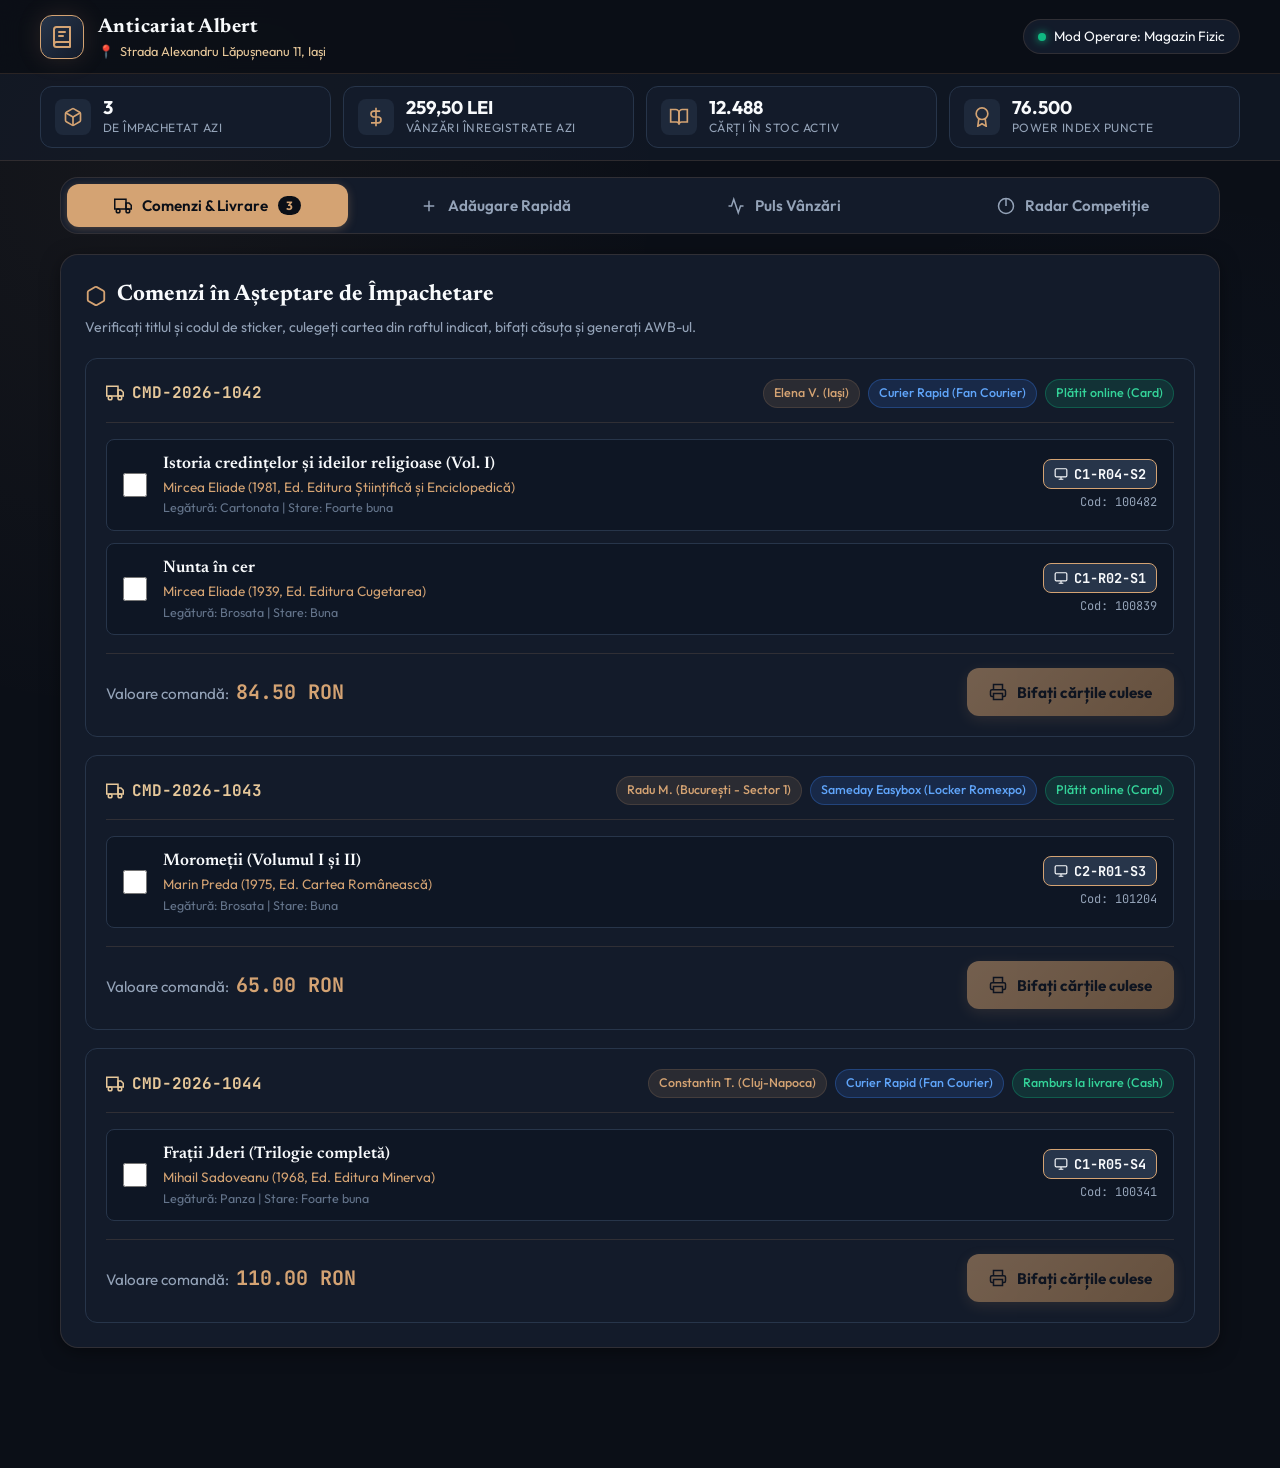
==== portal/index.html @ 3cf6405d "feat: create operational portal web interface for Anticariat Albert with order packing and book inge" ====
<!DOCTYPE html>
<html lang="ro">
<head>
  <meta charset="UTF-8">
  <meta name="viewport" content="width=device-width, initial-scale=1.0, maximum-scale=1.0, user-scalable=no">
  <title>Portal Operativ - Anticariat Albert Iași</title>
  <meta name="description" content="Panou de control operativ zilnic pentru împachetare comenzi, curierat și adăugare cărți noi la raft - Anticariat Albert Iași.">

  <!-- Google Fonts: Editorial Serif + Modern UI Sans + Monospace -->
  <link rel="preconnect" href="https://fonts.googleapis.com">
  <link rel="preconnect" href="https://fonts.gstatic.com" crossorigin>
  <link href="https://fonts.googleapis.com/css2?family=JetBrains+Mono:wght@500;700;800&family=Newsreader:ital,opsz,wght@0,6..72,500;0,6..72,700;1,6..72,500&family=Outfit:wght@400;500;600;700;800&display=swap" rel="stylesheet">

  <link rel="stylesheet" href="css/portal.css">
</head>
<body>

  <!-- Top Operator Header -->
  <header class="top-header">
    <div class="header-container">
      <div class="brand-wrapper">
        <div class="brand-logo-badge" title="Anticariat Albert">
          <svg width="24" height="24" viewBox="0 0 24 24" fill="none" stroke="currentColor" stroke-width="2" stroke-linecap="round" stroke-linejoin="round">
            <path d="M4 19.5A2.5 2.5 0 0 1 6.5 17H20"></path>
            <path d="M6.5 2H20v20H6.5A2.5 2.5 0 0 1 4 19.5v-15A2.5 2.5 0 0 1 6.5 2z"></path>
            <line x1="9" y1="7" x2="15" y2="7"></line>
            <line x1="9" y1="11" x2="13" y2="11"></line>
          </svg>
        </div>
        <div class="brand-info">
          <h1>Anticariat Albert</h1>
          <div class="shop-subline">
            <span class="location-pin">📍</span>
            <span>Strada Alexandru Lăpușneanu 11, Iași</span>
          </div>
        </div>
      </div>

      <div class="header-actions">
        <div class="operator-badge">
          <span class="status-dot"></span>
          <span>Mod Operare: Magazin Fizic</span>
        </div>
      </div>
    </div>
  </header>

  <!-- Quick Metrics Bar -->
  <section class="metrics-strip">
    <div class="metrics-container">
      <div class="metric-pill">
        <div class="metric-icon-box">
          <svg width="20" height="20" viewBox="0 0 24 24" fill="none" stroke="currentColor" stroke-width="2">
            <path d="M21 16V8a2 2 0 0 0-1-1.73l-7-4a2 2 0 0 0-2 0l-7 4A2 2 0 0 0 3 8v8a2 2 0 0 0 1 1.73l7 4a2 2 0 0 0 2 0l7-4A2 2 0 0 0 21 16z"></path>
            <polyline points="3.27 6.96 12 12.01 20.73 6.96"></polyline>
            <line x1="12" y1="22.08" x2="12" y2="12"></line>
          </svg>
        </div>
        <div class="metric-data">
          <div class="metric-value" id="metricOrdersToday">3</div>
          <div class="metric-label">De Împachetat Azi</div>
        </div>
      </div>

      <div class="metric-pill">
        <div class="metric-icon-box">
          <svg width="20" height="20" viewBox="0 0 24 24" fill="none" stroke="currentColor" stroke-width="2">
            <line x1="12" y1="1" x2="12" y2="23"></line>
            <path d="M17 5H9.5a3.5 3.5 0 0 0 0 7h5a3.5 3.5 0 0 1 0 7H6"></path>
          </svg>
        </div>
        <div class="metric-data">
          <div class="metric-value">259,50 LEI</div>
          <div class="metric-label">Vânzări Înregistrate Azi</div>
        </div>
      </div>

      <div class="metric-pill">
        <div class="metric-icon-box">
          <svg width="20" height="20" viewBox="0 0 24 24" fill="none" stroke="currentColor" stroke-width="2">
            <path d="M2 3h6a4 4 0 0 1 4 4v14a3 3 0 0 0-3-3H2z"></path>
            <path d="M22 3h-6a4 4 0 0 0-4 4v14a3 3 0 0 1 3-3h7z"></path>
          </svg>
        </div>
        <div class="metric-data">
          <div class="metric-value">12.488</div>
          <div class="metric-label">Cărți în Stoc Activ</div>
        </div>
      </div>

      <div class="metric-pill">
        <div class="metric-icon-box">
          <svg width="20" height="20" viewBox="0 0 24 24" fill="none" stroke="currentColor" stroke-width="2">
            <circle cx="12" cy="8" r="7"></circle>
            <polyline points="8.21 13.89 7 23 12 20 17 23 15.79 13.88"></polyline>
          </svg>
        </div>
        <div class="metric-data">
          <div class="metric-value" id="albertPowerScore">76.500</div>
          <div class="metric-label">Power Index Puncte</div>
        </div>
      </div>
    </div>
  </section>

  <!-- Navigation View Switcher -->
  <nav class="nav-section">
    <div class="nav-tabs">
      <button class="nav-tab-btn active" data-tab="tabOrders">
        <svg width="18" height="18" viewBox="0 0 24 24" fill="none" stroke="currentColor" stroke-width="2">
          <rect x="1" y="3" width="15" height="13"></rect>
          <polygon points="16 8 20 8 23 11 23 16 16 16 16 8"></polygon>
          <circle cx="5.5" cy="18.5" r="2.5"></circle>
          <circle cx="18.5" cy="18.5" r="2.5"></circle>
        </svg>
        <span>Comenzi & Livrare</span>
        <span class="tab-badge" id="badgeOrdersPending">3</span>
      </button>

      <button class="nav-tab-btn" data-tab="tabIngestion">
        <svg width="18" height="18" viewBox="0 0 24 24" fill="none" stroke="currentColor" stroke-width="2">
          <line x1="12" y1="5" x2="12" y2="19"></line>
          <line x1="5" y1="12" x2="19" y2="12"></line>
        </svg>
        <span>Adăugare Rapidă</span>
      </button>

      <button class="nav-tab-btn" data-tab="tabPulse">
        <svg width="18" height="18" viewBox="0 0 24 24" fill="none" stroke="currentColor" stroke-width="2">
          <polyline points="22 12 18 12 15 21 9 3 6 12 2 12"></polyline>
        </svg>
        <span>Puls Vânzări</span>
      </button>

      <button class="nav-tab-btn" data-tab="tabRadar">
        <svg width="18" height="18" viewBox="0 0 24 24" fill="none" stroke="currentColor" stroke-width="2">
          <circle cx="12" cy="12" r="10"></circle>
          <line x1="12" y1="2" x2="12" y2="12"></line>
        </svg>
        <span>Radar Competiție</span>
      </button>
    </div>
  </nav>

  <!-- Main Content Container -->
  <main class="main-content">

    <!-- 1. Orders and Packing Pane -->
    <section id="tabOrders" class="tab-pane active">
      <div class="portal-card">
        <div class="card-header-bar">
          <div class="card-title-group">
            <h2>
              <svg width="22" height="22" viewBox="0 0 24 24" fill="none" stroke="var(--accent-gold)" stroke-width="2">
                <path d="M21 16V8a2 2 0 0 0-1-1.73l-7-4a2 2 0 0 0-2 0l-7 4A2 2 0 0 0 3 8v8a2 2 0 0 0 1 1.73l7 4a2 2 0 0 0 2 0l7-4A2 2 0 0 0 21 16z"></path>
              </svg>
              Comenzi în Așteptare de Împachetare
            </h2>
            <p>Verificați titlul și codul de sticker, culegeți cartea din raftul indicat, bifați căsuța și generați AWB-ul.</p>
          </div>
        </div>

        <div id="ordersList" class="orders-container">
          <!-- Populated dynamically by JavaScript -->
        </div>
      </div>
    </section>

    <!-- 2. Fast Book Ingestion Pane (<30s) -->
    <section id="tabIngestion" class="tab-pane">
      <div class="portal-card">
        <div class="card-header-bar">
          <div class="card-title-group">
            <h2>
              <svg width="22" height="22" viewBox="0 0 24 24" fill="none" stroke="var(--accent-gold)" stroke-width="2">
                <path d="M4 19.5A2.5 2.5 0 0 1 6.5 17H20"></path>
                <path d="M6.5 2H20v20H6.5A2.5 2.5 0 0 1 4 19.5v-15A2.5 2.5 0 0 1 6.5 2z"></path>
              </svg>
              Recepție & Adăugare Rapidă Carte (<30 Secunde)
            </h2>
            <p>Tastează primele litere din titlu sau autor pentru autocompletare imediată din baza de date.</p>
          </div>

          <div style="font-size: 0.85rem; color: var(--text-muted);">
            Cărți adăugate în această sesiune: <strong id="ingestedCounter" style="color: var(--accent-gold); font-size: 1.1rem;">0</strong>
          </div>
        </div>

        <!-- Shelf Lock Sticky Banner -->
        <div class="shelf-lock-banner">
          <div class="shelf-lock-info">
            <svg width="24" height="24" viewBox="0 0 24 24" fill="none" stroke="currentColor" stroke-width="2">
              <rect x="3" y="3" width="18" height="18" rx="2" ry="2"></rect>
              <line x1="3" y1="9" x2="21" y2="9"></line>
              <line x1="9" y1="21" x2="9" y2="9"></line>
            </svg>
            <div>
              <div style="font-size: 0.8rem; color: #93c5fd; text-transform: uppercase; font-weight: 700;">Raft Activ Blocat</div>
              <div style="font-size: 0.88rem;">Toate cărțile scanate vor primi automat această coordonată:</div>
            </div>
          </div>
          <div style="display: flex; align-items: center; gap: 10px;">
            <span class="shelf-current-tag" id="shelfLockTag">C1-R04-S2</span>
            <button class="btn-secondary" id="btnChangeShelf" style="padding: 6px 12px; font-size: 0.82rem;">
              Schimbă Raftul
            </button>
          </div>
        </div>

        <form id="bookIngestForm" onsubmit="return false;">
          <div class="ingest-grid">
            <!-- Left Column: Bibliographic Details -->
            <div>
              <div class="form-group" id="titleFormGroup">
                <label for="inputBookTitle">Titlu Carte (Căutare / Autocompletare)</label>
                <input 
                  type="text" 
                  id="inputBookTitle" 
                  class="input-box" 
                  placeholder="Ex: Istoria credintelor sau Morometii..." 
                  autocomplete="off"
                />
                <div id="autocompleteList" class="autocomplete-dropdown"></div>
              </div>

              <div class="form-group">
                <label for="inputBookAuthor">Autor / Autori</label>
                <input type="text" id="inputBookAuthor" class="input-box" placeholder="Ex: Mircea Eliade" />
              </div>

              <div style="display: grid; grid-template-columns: 2fr 1fr; gap: 12px;">
                <div class="form-group">
                  <label for="inputBookPublisher">Editură</label>
                  <input type="text" id="inputBookPublisher" class="input-box" placeholder="Ex: Minerva" />
                </div>
                <div class="form-group">
                  <label for="inputBookYear">An Apariție</label>
                  <input type="number" id="inputBookYear" class="input-box" placeholder="Ex: 1978" />
                </div>
              </div>

              <div style="display: grid; grid-template-columns: 1fr 1fr; gap: 12px;">
                <div class="form-group">
                  <label for="selectBookBinding">Tip Legătură</label>
                  <select id="selectBookBinding" class="input-box">
                    <option value="Cartonata">Cartonată (Copertă tare)</option>
                    <option value="Brosata" selected>Broșată (Copertă flexibilă)</option>
                    <option value="Panza">Pânză</option>
                    <option value="Piele">Piele</option>
                    <option value="Necunoscut">Necunoscut</option>
                  </select>
                </div>
                <div class="form-group">
                  <label for="inputBookPages">Număr Pagini</label>
                  <input type="number" id="inputBookPages" class="input-box" placeholder="Ex: 340" />
                </div>
              </div>
            </div>

            <!-- Right Column: Condition, Price, Photo -->
            <div>
              <div class="form-group">
                <label>Stare Fizică Exemplar</label>
                <div class="chips-selector" id="conditionChips">
                  <span class="chip-option" data-value="Foarte buna">Foarte bună</span>
                  <span class="chip-option selected" data-value="Buna">Bună</span>
                  <span class="chip-option" data-value="Acceptabila">Acceptabilă</span>
                  <span class="chip-option" data-value="Anticariat / Uzata">Anticariat / Uzată</span>
                </div>
              </div>

              <div class="form-group">
                <label>Defecte / Mențiuni (Selectați dacă există)</label>
                <div class="chips-selector" id="flawChips">
                  <span class="chip-option" data-value="Fără supracopertă">Fără supracopertă</span>
                  <span class="chip-option" data-value="Sublinieri creion">Sublinieri creion</span>
                  <span class="chip-option" data-value="Ușoară pată">Ușoară pată</span>
                  <span class="chip-option" data-value="Cotot uzat">Cotot uzat</span>
                  <span class="chip-option" data-value="Pagini îngălbenite">Pagini îngălbenite</span>
                  <span class="chip-option" data-value="Ștampilă fost proprietar">Ștampilă fost proprietar</span>
                </div>
              </div>

              <div class="form-group">
                <label for="inputBookPrice">Preț de Vânzare (RON)</label>
                <input 
                  type="number" 
                  step="0.5" 
                  id="inputBookPrice" 
                  class="input-box" 
                  placeholder="Ex: 35.00" 
                  style="font-family: var(--font-mono); font-size: 1.25rem; font-weight: 700; color: var(--accent-gold);"
                />
              </div>

              <div class="form-group">
                <label>Fotografie Copertă (Cameră / Fișier)</label>
                <div style="display: flex; gap: 12px; align-items: center;">
                  <label class="btn-secondary" style="cursor: pointer;">
                    <svg width="18" height="18" viewBox="0 0 24 24" fill="none" stroke="currentColor" stroke-width="2">
                      <path d="M23 19a2 2 0 0 1-2 2H3a2 2 0 0 1-2-2V8a2 2 0 0 1 2-2h4l2-3h6l2 3h4a2 2 0 0 1 2 2z"></path>
                      <circle cx="12" cy="13" r="4"></circle>
                    </svg>
                    Fă Poză cu Telefonul
                    <input type="file" id="photoInput" accept="image/*" capture="environment" style="display: none;" />
                  </label>
                  <img id="photoPreview" alt="Previzualizare" style="width: 50px; height: 50px; object-fit: cover; border-radius: 6px; display: none; border: 1px solid var(--accent-gold);" />
                </div>
              </div>

              <div style="margin-top: 24px;">
                <button type="button" class="btn-primary" id="btnSaveBook" style="width: 100%; justify-content: center; font-size: 1.05rem;">
                  <svg width="20" height="20" viewBox="0 0 24 24" fill="none" stroke="currentColor" stroke-width="2">
                    <polyline points="6 9 6 2 18 2 18 9"></polyline>
                    <path d="M6 18H4a2 2 0 0 1-2-2v-5a2 2 0 0 1 2-2h16a2 2 0 0 1 2 2v5a2 2 0 0 1-2 2h-2"></path>
                    <rect x="6" y="14" width="12" height="8"></rect>
                  </svg>
                  Salvează & Tipărește Sticker Raft
                </button>
              </div>
            </div>
          </div>
        </form>
      </div>
    </section>

    <!-- 3. Sales Pulse Pane -->
    <section id="tabPulse" class="tab-pane">
      <div class="portal-card">
        <div class="card-header-bar">
          <div class="card-title-group">
            <h2>
              <svg width="22" height="22" viewBox="0 0 24 24" fill="none" stroke="var(--accent-gold)" stroke-width="2">
                <polyline points="22 12 18 12 15 21 9 3 6 12 2 12"></polyline>
              </svg>
              Puls Vânzări & Activitate Reală
            </h2>
            <p>Performanță financiară calculată pe baza comenzilor reale din magazin și online.</p>
          </div>
        </div>

        <div style="display: grid; grid-template-columns: repeat(auto-fit, minmax(260px, 1fr)); gap: 16px; margin-bottom: 24px;">
          <div style="background: var(--bg-input); padding: 18px; border-radius: var(--radius-md); border: 1px solid var(--border-solid);">
            <div style="font-size: 0.8rem; color: var(--text-muted); text-transform: uppercase;">Încasări Luna Curentă</div>
            <div style="font-family: var(--font-mono); font-size: 1.8rem; font-weight: 800; color: #f8fafc; margin: 6px 0;">3.140,00 RON</div>
            <div style="font-size: 0.82rem; color: var(--status-green);">42 comenzi finalizate</div>
          </div>

          <div style="background: var(--bg-input); padding: 18px; border-radius: var(--radius-md); border: 1px solid var(--border-solid);">
            <div style="font-size: 0.8rem; color: var(--text-muted); text-transform: uppercase;">Valoare Medie Comandă (AOV)</div>
            <div style="font-family: var(--font-mono); font-size: 1.8rem; font-weight: 800; color: var(--accent-gold); margin: 6px 0;">74,76 RON</div>
            <div style="font-size: 0.82rem; color: var(--text-dim);">Media tipică: 2-3 cărți / colet</div>
          </div>

          <div style="background: var(--bg-input); padding: 18px; border-radius: var(--radius-md); border: 1px solid var(--border-solid);">
            <div style="font-size: 0.8rem; color: var(--text-muted); text-transform: uppercase;">Stoc Total Activ</div>
            <div style="font-family: var(--font-mono); font-size: 1.8rem; font-weight: 800; color: #60a5fa; margin: 6px 0;">12.488 cărți</div>
            <div style="font-size: 0.82rem; color: var(--text-dim);">Preț mediu stoc: 19,71 RON</div>
          </div>
        </div>

        <div style="background: #172033; padding: 18px; border-radius: var(--radius-md); border-left: 4px solid var(--accent-gold);">
          <h4 style="font-family: var(--font-serif); font-size: 1.1rem; color: var(--accent-gold-light); margin-bottom: 6px;">
            Notă privind noul magazin Shopify
          </h4>
          <p style="font-size: 0.88rem; color: var(--text-muted); line-height: 1.5;">
            Odată finalizată migrarea catalogului pe Shopify cu imagini HD pe fundal alb curat și filtre inteligente de căutare, estimarea de creștere a volumului lunar este de la 20-70 comenzi/lună către 150-250 comenzi/lună, beneficiind de istoricul solid de 15 ani al brandului Anticariat Albert în Iași.
          </p>
        </div>
      </div>
    </section>

    <!-- 4. Competitor Radar & Approval Cards Pane -->
    <section id="tabRadar" class="tab-pane">
      <div class="portal-card">
        <!-- Power Index Hero -->
        <div class="power-index-hero">
          <div class="gauge-data">
            <h3>Anticariat Power Index (Clasament Național)</h3>
            <div class="score-big" id="powerHeroScore">76.500 <span style="font-size: 1.2rem; color: var(--accent-gold);">puncte</span></div>
            <p style="font-size: 0.88rem; color: var(--accent-gold-light);">
              Obiectiv Etapa 1 (Lansare Shopify): 150.000 puncte
            </p>
            <div class="progress-track">
              <div class="progress-fill" id="powerProgressFill"></div>
            </div>
          </div>

          <div style="max-width: 380px; font-size: 0.85rem; color: var(--text-muted); background: rgba(0,0,0,0.3); padding: 14px; border-radius: 8px;">
            <strong style="color: var(--text-main);">Cum se calculează punctajul:</strong><br>
            • 40% Volum catalog (+5 puncte la fiecare carte adăugată la raft)<br>
            • 40% Trafic web & comenzi online<br>
            • 15% Indexare Google & cuvinte cheie căutate<br>
            • 5% Recenzii Google Maps în Iași (Lăpușneanu)
          </div>
        </div>

        <!-- Leaderboard Table -->
        <div class="card-header-bar" style="margin-top: 24px;">
          <div class="card-title-group">
            <h2>
              <svg width="22" height="22" viewBox="0 0 24 24" fill="none" stroke="var(--accent-gold)" stroke-width="2">
                <circle cx="12" cy="8" r="7"></circle>
                <polyline points="8.21 13.89 7 23 12 20 17 23 15.79 13.88"></polyline>
              </svg>
              Topul Anticariatelor din România (16 Domenii Monitorizate)
            </h2>
            <p>Comparație directă de performanță extrasă conform datelor de trafic și volum de cărți.</p>
          </div>
        </div>

        <div style="overflow-x: auto;">
          <table class="leaderboard-table">
            <thead>
              <tr>
                <th>Loc</th>
                <th>Anticariat</th>
                <th>Volum Catalog</th>
                <th>Trafic Lunar</th>
                <th>Punctaj Index</th>
              </tr>
            </thead>
            <tbody id="leaderboardTableBody">
              <!-- Rendered dynamically -->
            </tbody>
          </table>
        </div>

        <!-- Feature Radar Cards -->
        <div class="card-header-bar" style="margin-top: 36px;">
          <div class="card-title-group">
            <h2>
              <svg width="22" height="22" viewBox="0 0 24 24" fill="none" stroke="var(--accent-gold)" stroke-width="2">
                <polygon points="12 2 15.09 8.26 22 9.27 17 14.14 18.18 21.02 12 17.77 5.82 21.02 7 14.14 2 9.27 8.91 8.26 12 2"></polygon>
              </svg>
              Carduri de Decizie Funcționalități (Radar Competiție)
            </h2>
            <p>Funcționalități identificate la concurenți. Apăsați [Vreau pe Shopify: DA] dacă doriți să le activăm pentru magazin.</p>
          </div>
        </div>

        <div class="radar-grid" id="featureRadarGrid">
          <!-- Rendered dynamically -->
        </div>
      </div>
    </section>

  </main>

  <!-- Interactive Modal Dialogue -->
  <div class="modal-overlay" id="modalOverlay">
    <div class="modal-box">
      <div class="modal-header">
        <div id="modalTitle"></div>
        <button class="modal-close-btn" id="modalCloseBtn">&times;</button>
      </div>
      <div id="modalBody"></div>
    </div>
  </div>

  <!-- Toast Notification Container -->
  <div class="toast-container" id="toastContainer"></div>

  <!-- Application Bootstrap -->
  <script type="module" src="js/app.js"></script>
</body>
</html>
---- portal/css/portal.css ----
/* 
 * Anticariat Albert - Executive Operator Portal Stylesheet
 * Custom Vanilla CSS Design System - No Tailwind dependency
 * Optimized for touch devices (tablets and smartphones) in the physical shop
 * No Unicode em dash (U+2014) is used in this stylesheet
 */

:root {
  --bg-main: #0b0f17;
  --bg-card: #131b2a;
  --bg-card-hover: #182337;
  --bg-input: #0e1624;
  --bg-surface: #1e293b;
  
  --border-subtle: rgba(212, 163, 115, 0.15);
  --border-focus: rgba(212, 163, 115, 0.6);
  --border-solid: #27354a;

  --accent-gold: #d4a373;
  --accent-gold-light: #e7c89a;
  --accent-gold-glow: rgba(212, 163, 115, 0.25);
  --accent-cream: #faedcd;

  --status-green: #10b981;
  --status-green-bg: rgba(16, 185, 129, 0.15);
  --status-amber: #f59e0b;
  --status-amber-bg: rgba(245, 158, 11, 0.15);
  --status-blue: #3b82f6;
  --status-blue-bg: rgba(59, 130, 246, 0.15);
  --status-red: #ef4444;

  --text-main: #f8fafc;
  --text-muted: #94a3b8;
  --text-dim: #64748b;
  --text-gold: #e7c89a;

  --font-sans: 'Outfit', -apple-system, BlinkMacSystemFont, 'Segoe UI', Roboto, sans-serif;
  --font-serif: 'Newsreader', Georgia, serif;
  --font-mono: 'JetBrains Mono', monospace;

  --radius-sm: 8px;
  --radius-md: 12px;
  --radius-lg: 18px;
  --radius-full: 9999px;

  --shadow-card: 0 4px 20px -2px rgba(0, 0, 0, 0.5);
  --shadow-glow: 0 0 25px rgba(212, 163, 115, 0.15);
  --transition-fast: all 0.2s cubic-bezier(0.4, 0, 0.2, 1);
}

* {
  box-sizing: border-box;
  margin: 0;
  padding: 0;
  -webkit-tap-highlight-color: transparent;
}

body {
  background-color: var(--bg-main);
  color: var(--text-main);
  font-family: var(--font-sans);
  line-height: 1.5;
  min-height: 100vh;
  display: flex;
  flex-direction: column;
  background-image: 
    radial-gradient(circle at 10% 20%, rgba(212, 163, 115, 0.05) 0%, transparent 40%),
    radial-gradient(circle at 90% 80%, rgba(59, 130, 246, 0.04) 0%, transparent 40%);
  background-attachment: fixed;
}

/* Header & Top Bar */
.top-header {
  background: rgba(11, 15, 23, 0.85);
  backdrop-filter: blur(12px);
  border-bottom: 1px solid var(--border-subtle);
  position: sticky;
  top: 0;
  z-index: 100;
  padding: 12px 20px;
}

.header-container {
  max-width: 1200px;
  margin: 0 auto;
  display: flex;
  justify-content: space-between;
  align-items: center;
  gap: 16px;
}

.brand-wrapper {
  display: flex;
  align-items: center;
  gap: 14px;
}

.brand-logo-badge {
  width: 44px;
  height: 44px;
  border-radius: var(--radius-md);
  background: linear-gradient(135deg, #27354a 0%, #131b2a 100%);
  border: 1px solid var(--accent-gold);
  display: flex;
  align-items: center;
  justify-content: center;
  box-shadow: var(--shadow-glow);
  color: var(--accent-gold);
}

.brand-info h1 {
  font-family: var(--font-serif);
  font-size: 1.25rem;
  font-weight: 700;
  color: var(--text-main);
  letter-spacing: 0.02em;
}

.brand-info .shop-subline {
  font-size: 0.8rem;
  color: var(--accent-gold-light);
  display: flex;
  align-items: center;
  gap: 6px;
}

.shop-subline .location-pin {
  color: var(--status-amber);
}

.header-actions {
  display: flex;
  align-items: center;
  gap: 12px;
}

.operator-badge {
  display: flex;
  align-items: center;
  gap: 8px;
  background: var(--bg-card);
  border: 1px solid var(--border-subtle);
  padding: 6px 14px;
  border-radius: var(--radius-full);
  font-size: 0.85rem;
}

.status-dot {
  width: 8px;
  height: 8px;
  border-radius: 50%;
  background: var(--status-green);
  box-shadow: 0 0 8px var(--status-green);
  animation: pulse-dot 2s infinite ease-in-out;
}

@keyframes pulse-dot {
  0%, 100% { opacity: 1; transform: scale(1); }
  50% { opacity: 0.4; transform: scale(0.9); }
}

/* Quick Metrics Strip */
.metrics-strip {
  background: rgba(19, 27, 42, 0.6);
  border-bottom: 1px solid var(--border-subtle);
  padding: 12px 20px;
}

.metrics-container {
  max-width: 1200px;
  margin: 0 auto;
  display: grid;
  grid-template-columns: repeat(auto-fit, minmax(180px, 1fr));
  gap: 12px;
}

.metric-pill {
  background: var(--bg-card);
  border: 1px solid var(--border-solid);
  border-radius: var(--radius-md);
  padding: 10px 14px;
  display: flex;
  align-items: center;
  gap: 12px;
  transition: var(--transition-fast);
}

.metric-pill:hover {
  border-color: var(--accent-gold);
}

.metric-icon-box {
  width: 36px;
  height: 36px;
  border-radius: var(--radius-sm);
  background: var(--bg-surface);
  display: flex;
  align-items: center;
  justify-content: center;
  color: var(--accent-gold);
  flex-shrink: 0;
}

.metric-data .metric-value {
  font-size: 1.15rem;
  font-weight: 700;
  color: var(--text-main);
  line-height: 1.2;
}

.metric-data .metric-label {
  font-size: 0.75rem;
  color: var(--text-muted);
  text-transform: uppercase;
  letter-spacing: 0.04em;
}

/* Navigation Tabs */
.nav-section {
  max-width: 1200px;
  margin: 16px auto 0;
  padding: 0 20px;
  width: 100%;
}

.nav-tabs {
  display: flex;
  gap: 8px;
  background: var(--bg-card);
  padding: 6px;
  border-radius: var(--radius-lg);
  border: 1px solid var(--border-subtle);
  overflow-x: auto;
  scrollbar-width: none;
}

.nav-tabs::-webkit-scrollbar {
  display: none;
}

.nav-tab-btn {
  flex: 1;
  min-width: 160px;
  padding: 12px 18px;
  border: none;
  background: transparent;
  color: var(--text-muted);
  font-family: var(--font-sans);
  font-size: 0.95rem;
  font-weight: 600;
  border-radius: var(--radius-md);
  cursor: pointer;
  display: flex;
  align-items: center;
  justify-content: center;
  gap: 10px;
  transition: var(--transition-fast);
}

.nav-tab-btn.active {
  background: var(--accent-gold);
  color: #0b0f17;
  box-shadow: 0 2px 10px rgba(212, 163, 115, 0.3);
}

.nav-tab-btn:hover:not(.active) {
  background: var(--bg-card-hover);
  color: var(--text-main);
}

.tab-badge {
  background: rgba(0, 0, 0, 0.25);
  color: inherit;
  font-size: 0.75rem;
  padding: 2px 8px;
  border-radius: var(--radius-full);
  font-weight: 700;
}

.nav-tab-btn.active .tab-badge {
  background: #0b0f17;
  color: var(--accent-gold);
}

/* Main Content Area */
.main-content {
  max-width: 1200px;
  margin: 20px auto;
  padding: 0 20px 80px;
  width: 100%;
  flex: 1;
}

.tab-pane {
  display: none;
  animation: fadeIn 0.3s ease-out;
}

.tab-pane.active {
  display: block;
}

@keyframes fadeIn {
  from { opacity: 0; transform: translateY(6px); }
  to { opacity: 1; transform: translateY(0); }
}

/* Card Styling */
.portal-card {
  background: var(--bg-card);
  border: 1px solid var(--border-subtle);
  border-radius: var(--radius-lg);
  padding: 24px;
  margin-bottom: 20px;
  box-shadow: var(--shadow-card);
}

.card-header-bar {
  display: flex;
  justify-content: space-between;
  align-items: center;
  margin-bottom: 20px;
  gap: 16px;
  flex-wrap: wrap;
}

.card-title-group h2 {
  font-family: var(--font-serif);
  font-size: 1.4rem;
  color: var(--text-main);
  display: flex;
  align-items: center;
  gap: 10px;
}

.card-title-group p {
  font-size: 0.88rem;
  color: var(--text-muted);
  margin-top: 4px;
}

/* Orders List Styling */
.orders-container {
  display: flex;
  flex-direction: column;
  gap: 18px;
}

.order-ticket {
  background: var(--bg-card);
  border: 1px solid var(--border-solid);
  border-radius: var(--radius-md);
  padding: 20px;
  transition: var(--transition-fast);
  position: relative;
  overflow: hidden;
}

.order-ticket.ready-to-ship {
  border-color: var(--status-green);
  background: linear-gradient(180deg, var(--bg-card) 0%, rgba(16, 185, 129, 0.05) 100%);
}

.order-header {
  display: flex;
  justify-content: space-between;
  align-items: center;
  flex-wrap: wrap;
  gap: 12px;
  border-bottom: 1px solid var(--border-subtle);
  padding-bottom: 14px;
  margin-bottom: 16px;
}

.order-id-badge {
  font-family: var(--font-mono);
  font-size: 1rem;
  font-weight: 700;
  color: var(--accent-gold-light);
  display: flex;
  align-items: center;
  gap: 8px;
}

.order-meta-chips {
  display: flex;
  gap: 8px;
  flex-wrap: wrap;
}

.chip {
  font-size: 0.78rem;
  padding: 4px 10px;
  border-radius: var(--radius-full);
  display: inline-flex;
  align-items: center;
  gap: 6px;
  font-weight: 500;
}

.chip-delivery {
  background: var(--status-blue-bg);
  color: #60a5fa;
  border: 1px solid rgba(59, 130, 246, 0.3);
}

.chip-payment {
  background: var(--status-green-bg);
  color: #34d399;
  border: 1px solid rgba(16, 185, 129, 0.3);
}

.chip-city {
  background: rgba(212, 163, 115, 0.12);
  color: var(--accent-gold);
  border: 1px solid var(--border-subtle);
}

/* Books inside order */
.order-books-list {
  display: flex;
  flex-direction: column;
  gap: 12px;
  margin-bottom: 18px;
}

.book-pick-row {
  display: flex;
  align-items: center;
  gap: 16px;
  background: var(--bg-input);
  border: 1px solid var(--border-solid);
  border-radius: var(--radius-sm);
  padding: 12px 16px;
  transition: var(--transition-fast);
}

.book-pick-row.checked {
  border-color: var(--status-green);
  background: rgba(16, 185, 129, 0.08);
}

.book-pick-checkbox {
  width: 24px;
  height: 24px;
  accent-color: var(--status-green);
  cursor: pointer;
  flex-shrink: 0;
}

.book-pick-details {
  flex: 1;
}

.book-pick-title {
  font-family: var(--font-serif);
  font-size: 1.05rem;
  color: var(--text-main);
  font-weight: 600;
}

.book-pick-author {
  font-size: 0.85rem;
  color: var(--accent-gold);
}

.book-pick-specs {
  font-size: 0.78rem;
  color: var(--text-dim);
  margin-top: 2px;
}

.book-shelf-badge {
  display: flex;
  flex-direction: column;
  align-items: flex-end;
  gap: 4px;
  flex-shrink: 0;
}

.shelf-coordinate {
  font-family: var(--font-mono);
  font-size: 0.85rem;
  font-weight: 700;
  background: #27354a;
  color: #f8fafc;
  padding: 4px 10px;
  border-radius: var(--radius-sm);
  border: 1px solid var(--accent-gold);
  display: flex;
  align-items: center;
  gap: 6px;
}

.barcode-reference {
  font-family: var(--font-mono);
  font-size: 0.75rem;
  color: var(--text-muted);
}

/* Order Footer & Action Bar */
.order-footer {
  display: flex;
  justify-content: space-between;
  align-items: center;
  flex-wrap: wrap;
  gap: 14px;
  border-top: 1px solid var(--border-subtle);
  padding-top: 14px;
}

.order-total-block {
  font-size: 0.95rem;
  color: var(--text-muted);
}

.order-total-block strong {
  font-size: 1.25rem;
  color: var(--accent-gold);
  font-family: var(--font-mono);
  margin-left: 4px;
}

.order-action-buttons {
  display: flex;
  gap: 10px;
}

/* Buttons Design System */
.btn-primary {
  background: linear-gradient(135deg, var(--accent-gold) 0%, #b88652 100%);
  color: #0b0f17;
  border: none;
  padding: 12px 22px;
  font-size: 0.95rem;
  font-weight: 700;
  font-family: var(--font-sans);
  border-radius: var(--radius-md);
  cursor: pointer;
  display: inline-flex;
  align-items: center;
  gap: 10px;
  transition: var(--transition-fast);
  box-shadow: 0 4px 14px rgba(212, 163, 115, 0.25);
  min-height: 48px;
}

.btn-primary:hover {
  transform: translateY(-2px);
  box-shadow: 0 6px 20px rgba(212, 163, 115, 0.4);
}

.btn-primary:active {
  transform: translateY(0);
}

.btn-success {
  background: linear-gradient(135deg, #10b981 0%, #059669 100%);
  color: #ffffff;
  border: none;
  padding: 12px 22px;
  font-size: 0.95rem;
  font-weight: 700;
  border-radius: var(--radius-md);
  cursor: pointer;
  display: inline-flex;
  align-items: center;
  gap: 10px;
  transition: var(--transition-fast);
  min-height: 48px;
}

.btn-success:hover {
  filter: brightness(1.1);
  transform: translateY(-2px);
}

.btn-secondary {
  background: var(--bg-surface);
  color: var(--text-main);
  border: 1px solid var(--border-solid);
  padding: 10px 18px;
  font-size: 0.9rem;
  font-weight: 600;
  border-radius: var(--radius-md);
  cursor: pointer;
  display: inline-flex;
  align-items: center;
  gap: 8px;
  transition: var(--transition-fast);
  min-height: 44px;
}

.btn-secondary:hover {
  background: var(--bg-card-hover);
  border-color: var(--accent-gold);
}

/* Fast Ingestion Form Styling */
.ingest-grid {
  display: grid;
  grid-template-columns: 1fr 1fr;
  gap: 20px;
}

@media (max-width: 768px) {
  .ingest-grid {
    grid-template-columns: 1fr;
  }
}

.form-group {
  margin-bottom: 16px;
  position: relative;
}

.form-group label {
  display: block;
  font-size: 0.85rem;
  font-weight: 600;
  color: var(--text-gold);
  margin-bottom: 6px;
  text-transform: uppercase;
  letter-spacing: 0.04em;
}

.input-box {
  width: 100%;
  background: var(--bg-input);
  border: 1px solid var(--border-solid);
  border-radius: var(--radius-md);
  padding: 12px 16px;
  color: var(--text-main);
  font-size: 1rem;
  font-family: var(--font-sans);
  transition: var(--transition-fast);
  min-height: 48px;
}

.input-box:focus {
  outline: none;
  border-color: var(--accent-gold);
  box-shadow: 0 0 0 3px var(--accent-gold-glow);
}

.input-with-button {
  display: flex;
  gap: 8px;
}

.autocomplete-dropdown {
  position: absolute;
  top: 100%;
  left: 0;
  right: 0;
  background: #182337;
  border: 1px solid var(--accent-gold);
  border-radius: var(--radius-md);
  max-height: 240px;
  overflow-y: auto;
  z-index: 50;
  box-shadow: var(--shadow-card);
  display: none;
  margin-top: 4px;
}

.autocomplete-item {
  padding: 12px 16px;
  border-bottom: 1px solid var(--border-solid);
  cursor: pointer;
  transition: var(--transition-fast);
}

.autocomplete-item:hover {
  background: var(--bg-surface);
}

.autocomplete-item-title {
  font-family: var(--font-serif);
  font-weight: 600;
  color: var(--text-main);
}

.autocomplete-item-meta {
  font-size: 0.8rem;
  color: var(--accent-gold-light);
}

/* Condition Chips Selector */
.chips-selector {
  display: flex;
  gap: 8px;
  flex-wrap: wrap;
  margin-top: 6px;
}

.chip-option {
  padding: 8px 14px;
  background: var(--bg-input);
  border: 1px solid var(--border-solid);
  border-radius: var(--radius-full);
  font-size: 0.85rem;
  color: var(--text-muted);
  cursor: pointer;
  transition: var(--transition-fast);
  user-select: none;
}

.chip-option.selected {
  background: var(--accent-gold);
  color: #0b0f17;
  border-color: var(--accent-gold);
  font-weight: 700;
}

/* Shelf Sticky Banner */
.shelf-lock-banner {
  background: linear-gradient(90deg, #1e293b 0%, #172554 100%);
  border: 1px solid #3b82f6;
  border-radius: var(--radius-md);
  padding: 14px 18px;
  display: flex;
  align-items: center;
  justify-content: space-between;
  margin-bottom: 20px;
  gap: 16px;
  flex-wrap: wrap;
}

.shelf-lock-info {
  display: flex;
  align-items: center;
  gap: 12px;
}

.shelf-current-tag {
  font-family: var(--font-mono);
  font-size: 1.1rem;
  font-weight: 700;
  background: #0b0f17;
  color: #60a5fa;
  padding: 4px 12px;
  border-radius: var(--radius-sm);
  border: 1px solid #3b82f6;
}

/* Competitor Power Index & Leaderboard */
.power-index-hero {
  background: linear-gradient(135deg, #131b2a 0%, #201e14 100%);
  border: 1px solid var(--accent-gold);
  border-radius: var(--radius-lg);
  padding: 24px;
  margin-bottom: 24px;
  display: flex;
  align-items: center;
  justify-content: space-between;
  gap: 24px;
  flex-wrap: wrap;
  box-shadow: var(--shadow-glow);
}

.gauge-data h3 {
  font-size: 0.9rem;
  color: var(--text-gold);
  text-transform: uppercase;
  letter-spacing: 0.05em;
}

.gauge-data .score-big {
  font-family: var(--font-mono);
  font-size: 2.8rem;
  font-weight: 800;
  color: #f8fafc;
  line-height: 1.1;
  margin: 6px 0;
}

.progress-track {
  width: 100%;
  max-width: 320px;
  height: 12px;
  background: #27354a;
  border-radius: var(--radius-full);
  overflow: hidden;
  margin-top: 8px;
}

.progress-fill {
  height: 100%;
  background: linear-gradient(90deg, var(--accent-gold) 0%, #10b981 100%);
  width: 51%; /* 76,500 of 150,000 target */
  border-radius: var(--radius-full);
  transition: width 0.6s cubic-bezier(0.4, 0, 0.2, 1);
}

.leaderboard-table {
  width: 100%;
  border-collapse: collapse;
  margin-top: 14px;
}

.leaderboard-table th {
  text-align: left;
  padding: 12px 16px;
  font-size: 0.78rem;
  text-transform: uppercase;
  color: var(--text-dim);
  border-bottom: 1px solid var(--border-solid);
}

.leaderboard-table td {
  padding: 14px 16px;
  border-bottom: 1px solid var(--border-subtle);
  font-size: 0.92rem;
}

.row-albert {
  background: rgba(212, 163, 115, 0.12);
  border-left: 4px solid var(--accent-gold);
  font-weight: 700;
}

.rank-badge {
  width: 28px;
  height: 28px;
  border-radius: 50%;
  display: inline-flex;
  align-items: center;
  justify-content: center;
  font-size: 0.85rem;
  font-weight: 700;
}

.rank-gold { background: #ffd700; color: #0b0f17; }
.rank-silver { background: #c0c0c0; color: #0b0f17; }
.rank-bronze { background: #cd7f32; color: #ffffff; }

/* Feature Radar Cards */
.radar-grid {
  display: grid;
  grid-template-columns: repeat(auto-fit, minmax(320px, 1fr));
  gap: 18px;
  margin-top: 16px;
}

.feature-card {
  background: var(--bg-card);
  border: 1px solid var(--border-solid);
  border-radius: var(--radius-md);
  padding: 20px;
  display: flex;
  flex-direction: column;
  justify-content: space-between;
  gap: 16px;
  transition: var(--transition-fast);
}

.feature-card:hover {
  border-color: var(--accent-gold);
}

.feature-card.decided-yes {
  border-color: var(--status-green);
  background: rgba(16, 185, 129, 0.05);
}

.feature-card.decided-no {
  opacity: 0.5;
  border-color: var(--border-solid);
}

.feature-source-badge {
  font-size: 0.75rem;
  color: var(--accent-gold-light);
  background: rgba(212, 163, 115, 0.15);
  padding: 3px 8px;
  border-radius: var(--radius-full);
  display: inline-block;
  margin-bottom: 8px;
}

.feature-title {
  font-family: var(--font-serif);
  font-size: 1.15rem;
  font-weight: 700;
  color: var(--text-main);
  margin-bottom: 8px;
}

.feature-benefit {
  font-size: 0.88rem;
  color: var(--text-muted);
  line-height: 1.45;
}

.feature-impact {
  font-size: 0.8rem;
  color: var(--status-green);
  margin-top: 8px;
  font-weight: 600;
}

.feature-actions-row {
  display: flex;
  gap: 10px;
  margin-top: auto;
  padding-top: 14px;
  border-top: 1px solid var(--border-subtle);
}

.btn-card-decision {
  flex: 1;
  padding: 10px 14px;
  border-radius: var(--radius-md);
  font-size: 0.88rem;
  font-weight: 700;
  cursor: pointer;
  display: flex;
  align-items: center;
  justify-content: center;
  gap: 8px;
  transition: var(--transition-fast);
  border: none;
  min-height: 44px;
}

.btn-card-yes {
  background: var(--status-green);
  color: #ffffff;
}

.btn-card-yes:hover {
  filter: brightness(1.15);
}

.btn-card-no {
  background: var(--bg-surface);
  color: var(--text-muted);
  border: 1px solid var(--border-solid);
}

.btn-card-no:hover {
  background: #334155;
  color: var(--text-main);
}

/* Modal Window */
.modal-overlay {
  position: fixed;
  top: 0;
  left: 0;
  right: 0;
  bottom: 0;
  background: rgba(0, 0, 0, 0.75);
  backdrop-filter: blur(8px);
  z-index: 1000;
  display: none;
  align-items: center;
  justify-content: center;
  padding: 20px;
}

.modal-overlay.active {
  display: flex;
}

.modal-box {
  background: var(--bg-card);
  border: 1px solid var(--accent-gold);
  border-radius: var(--radius-lg);
  max-width: 520px;
  width: 100%;
  padding: 28px;
  box-shadow: 0 10px 40px rgba(0, 0, 0, 0.8);
  animation: modalPop 0.25s cubic-bezier(0.4, 0, 0.2, 1);
}

@keyframes modalPop {
  from { opacity: 0; transform: scale(0.92); }
  to { opacity: 1; transform: scale(1); }
}

.modal-header {
  display: flex;
  justify-content: space-between;
  align-items: center;
  margin-bottom: 20px;
}

.modal-header h3 {
  font-family: var(--font-serif);
  font-size: 1.3rem;
  color: var(--text-gold);
}

.modal-close-btn {
  background: none;
  border: none;
  color: var(--text-muted);
  font-size: 1.5rem;
  cursor: pointer;
}

/* Toast Notifications */
.toast-container {
  position: fixed;
  bottom: 30px;
  right: 20px;
  z-index: 2000;
  display: flex;
  flex-direction: column;
  gap: 10px;
}

.toast {
  background: #182337;
  border: 1px solid var(--accent-gold);
  color: var(--text-main);
  padding: 14px 20px;
  border-radius: var(--radius-md);
  box-shadow: 0 4px 20px rgba(0, 0, 0, 0.6);
  display: flex;
  align-items: center;
  gap: 12px;
  font-size: 0.92rem;
  animation: slideToast 0.3s ease-out;
}

@keyframes slideToast {
  from { transform: translateX(100%); opacity: 0; }
  to { transform: translateX(0); opacity: 1; }
}

/* Mobile Responsiveness */
@media (max-width: 640px) {
  .header-container {
    flex-direction: column;
    align-items: flex-start;
  }
  
  .header-actions {
    width: 100%;
    justify-content: space-between;
  }
  
  .nav-tabs {
    flex-wrap: nowrap;
    overflow-x: auto;
  }

  .nav-tab-btn {
    min-width: 130px;
    padding: 10px 12px;
    font-size: 0.85rem;
  }

  .gauge-data .score-big {
    font-size: 2.2rem;
  }
}
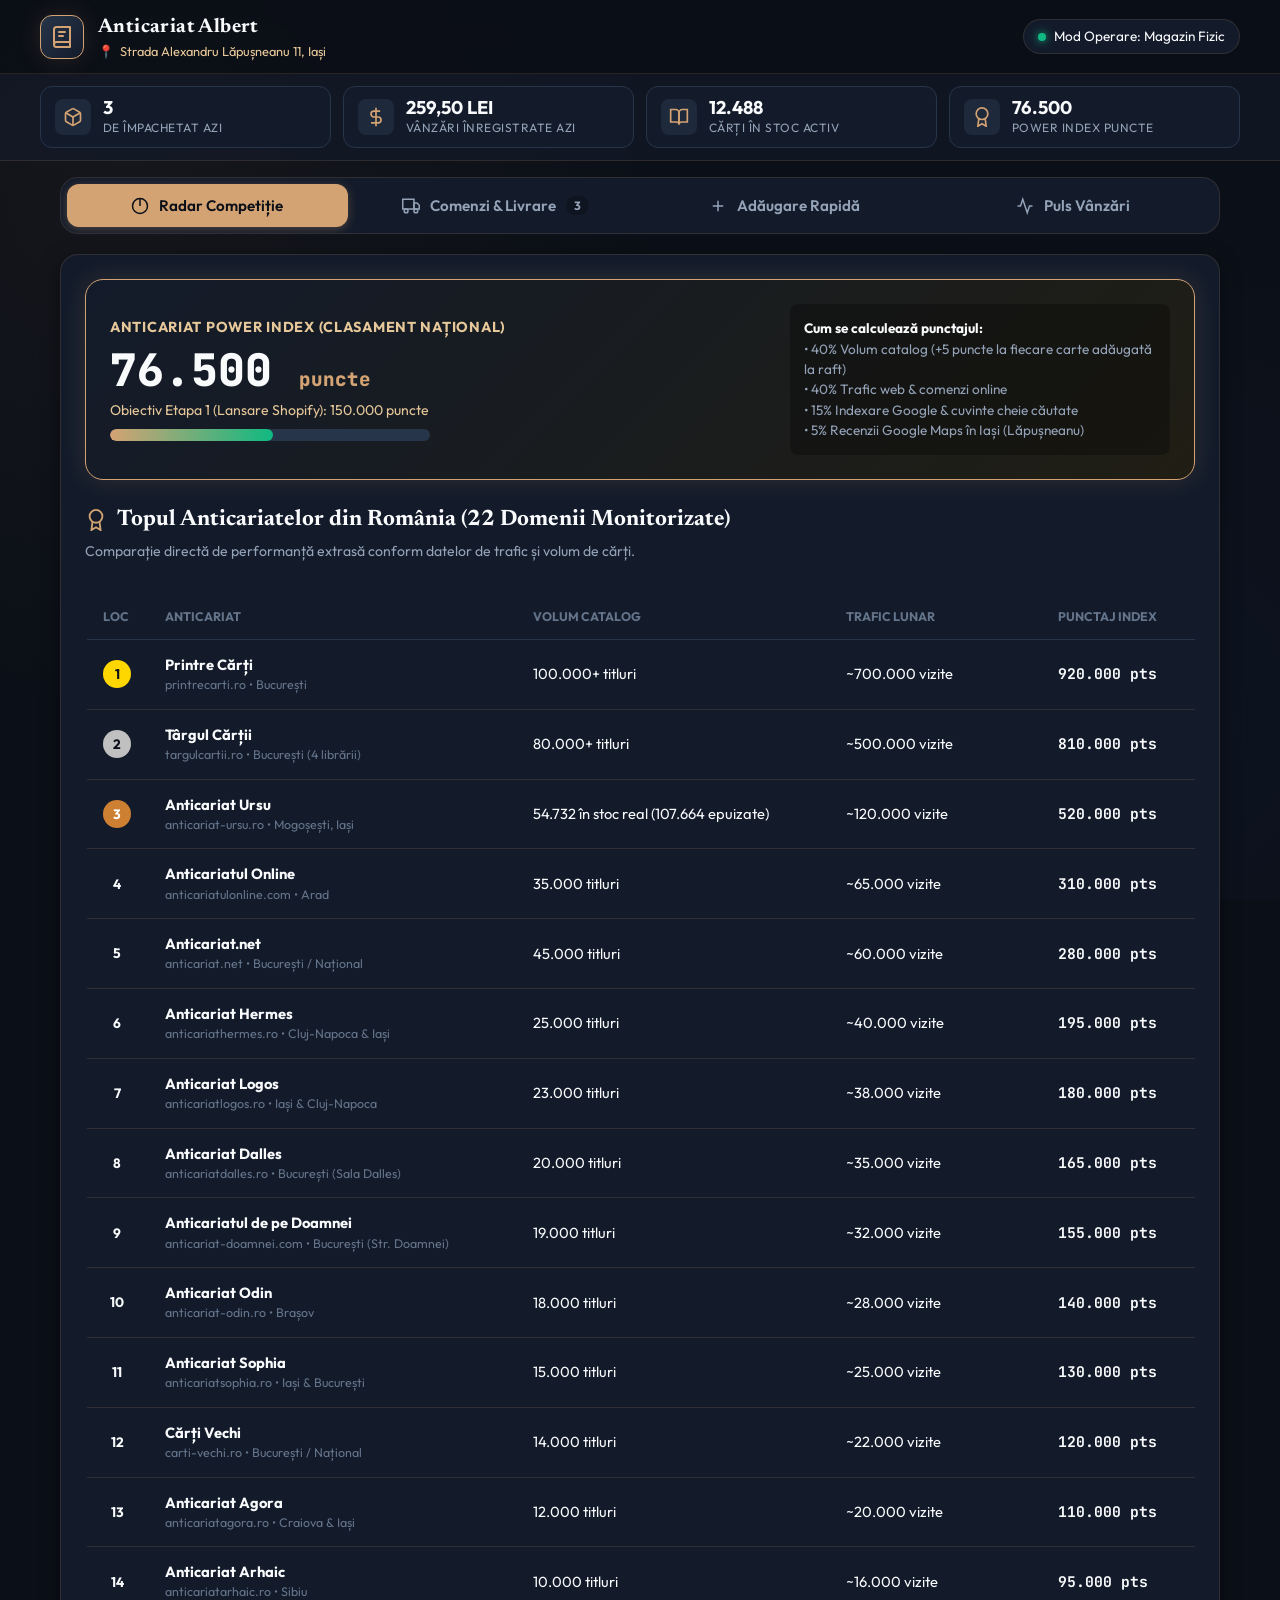
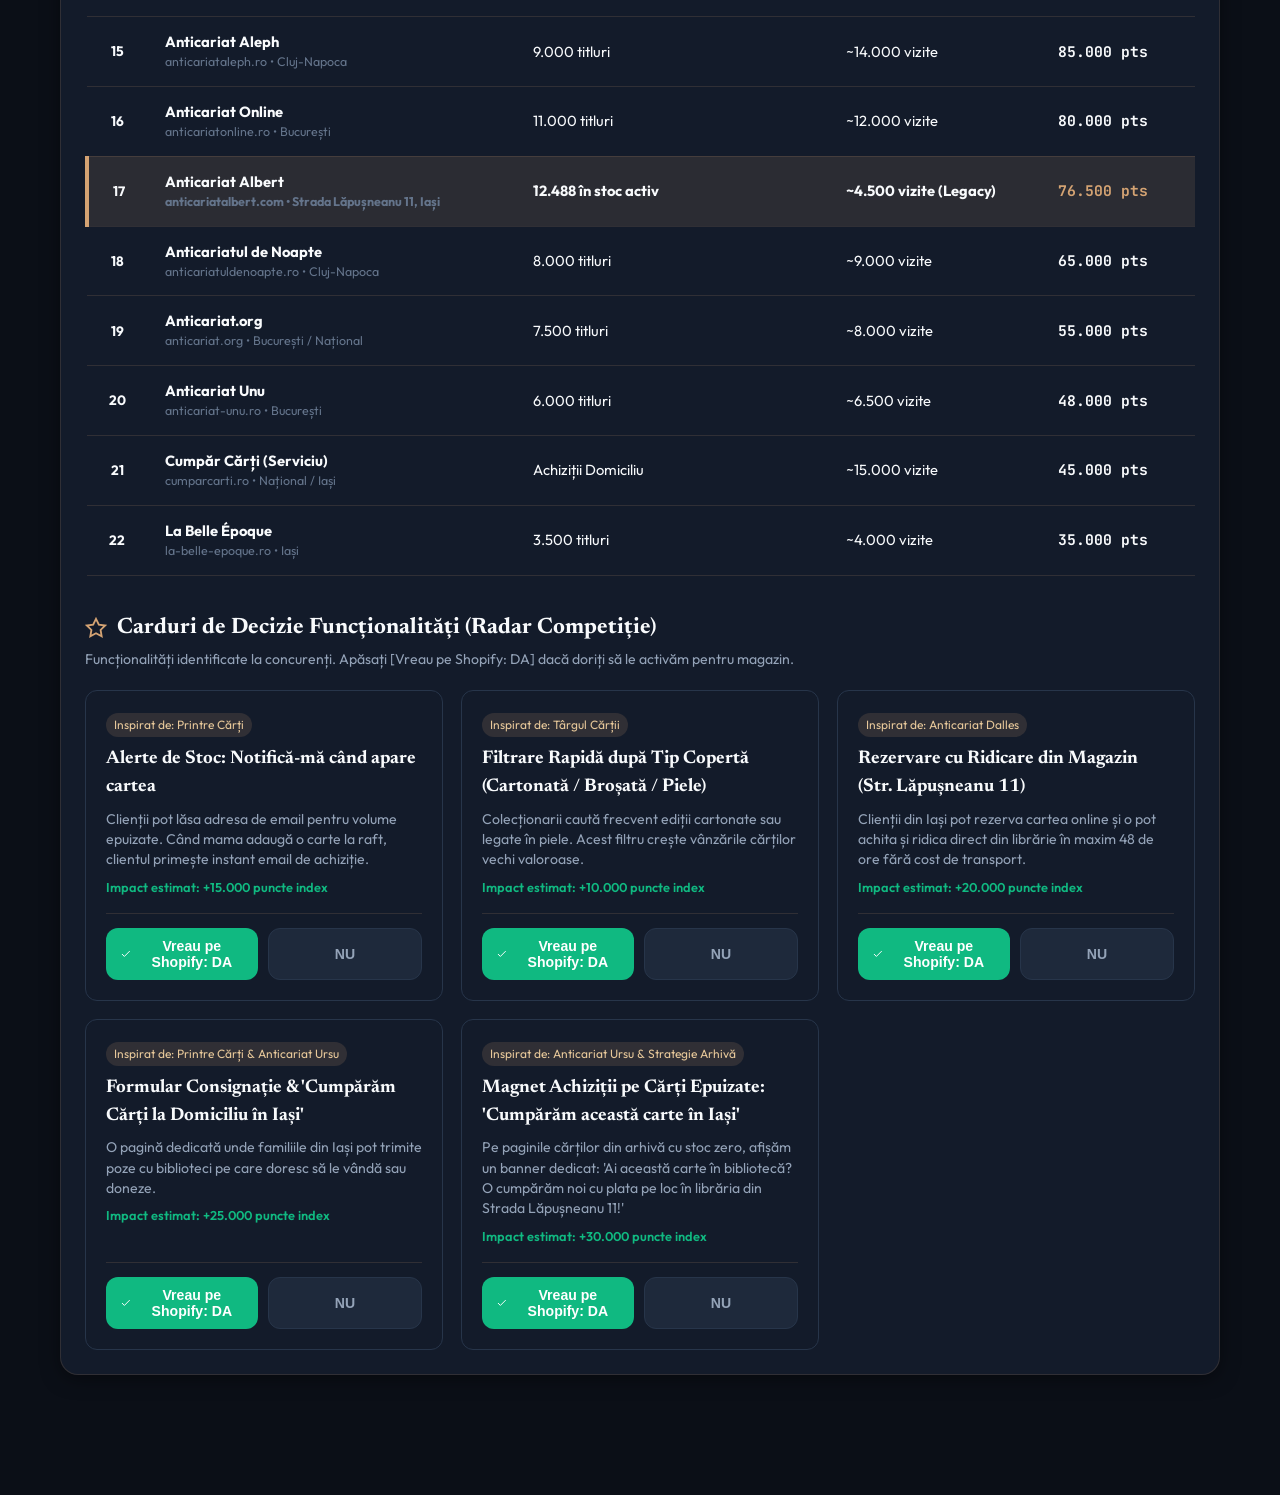
==== commit 733d2ee3: "feat: set Radar Competitie as default landing view, expand to 22 competitors, and enable direct acce" ====
--- a/portal/index.html
+++ b/portal/index.html
@@ -106,7 +106,15 @@
   <!-- Navigation View Switcher -->
   <nav class="nav-section">
     <div class="nav-tabs">
-      <button class="nav-tab-btn active" data-tab="tabOrders">
+      <button class="nav-tab-btn active" data-tab="tabRadar">
+        <svg width="18" height="18" viewBox="0 0 24 24" fill="none" stroke="currentColor" stroke-width="2">
+          <circle cx="12" cy="12" r="10"></circle>
+          <line x1="12" y1="2" x2="12" y2="12"></line>
+        </svg>
+        <span>Radar Competiție</span>
+      </button>
+
+      <button class="nav-tab-btn" data-tab="tabOrders">
         <svg width="18" height="18" viewBox="0 0 24 24" fill="none" stroke="currentColor" stroke-width="2">
           <rect x="1" y="3" width="15" height="13"></rect>
           <polygon points="16 8 20 8 23 11 23 16 16 16 16 8"></polygon>
@@ -131,247 +139,14 @@
         </svg>
         <span>Puls Vânzări</span>
       </button>
-
-      <button class="nav-tab-btn" data-tab="tabRadar">
-        <svg width="18" height="18" viewBox="0 0 24 24" fill="none" stroke="currentColor" stroke-width="2">
-          <circle cx="12" cy="12" r="10"></circle>
-          <line x1="12" y1="2" x2="12" y2="12"></line>
-        </svg>
-        <span>Radar Competiție</span>
-      </button>
     </div>
   </nav>
 
   <!-- Main Content Container -->
   <main class="main-content">
 
-    <!-- 1. Orders and Packing Pane -->
-    <section id="tabOrders" class="tab-pane active">
-      <div class="portal-card">
-        <div class="card-header-bar">
-          <div class="card-title-group">
-            <h2>
-              <svg width="22" height="22" viewBox="0 0 24 24" fill="none" stroke="var(--accent-gold)" stroke-width="2">
-                <path d="M21 16V8a2 2 0 0 0-1-1.73l-7-4a2 2 0 0 0-2 0l-7 4A2 2 0 0 0 3 8v8a2 2 0 0 0 1 1.73l7 4a2 2 0 0 0 2 0l7-4A2 2 0 0 0 21 16z"></path>
-              </svg>
-              Comenzi în Așteptare de Împachetare
-            </h2>
-            <p>Verificați titlul și codul de sticker, culegeți cartea din raftul indicat, bifați căsuța și generați AWB-ul.</p>
-          </div>
-        </div>
-
-        <div id="ordersList" class="orders-container">
-          <!-- Populated dynamically by JavaScript -->
-        </div>
-      </div>
-    </section>
-
-    <!-- 2. Fast Book Ingestion Pane (<30s) -->
-    <section id="tabIngestion" class="tab-pane">
-      <div class="portal-card">
-        <div class="card-header-bar">
-          <div class="card-title-group">
-            <h2>
-              <svg width="22" height="22" viewBox="0 0 24 24" fill="none" stroke="var(--accent-gold)" stroke-width="2">
-                <path d="M4 19.5A2.5 2.5 0 0 1 6.5 17H20"></path>
-                <path d="M6.5 2H20v20H6.5A2.5 2.5 0 0 1 4 19.5v-15A2.5 2.5 0 0 1 6.5 2z"></path>
-              </svg>
-              Recepție & Adăugare Rapidă Carte (<30 Secunde)
-            </h2>
-            <p>Tastează primele litere din titlu sau autor pentru autocompletare imediată din baza de date.</p>
-          </div>
-
-          <div style="font-size: 0.85rem; color: var(--text-muted);">
-            Cărți adăugate în această sesiune: <strong id="ingestedCounter" style="color: var(--accent-gold); font-size: 1.1rem;">0</strong>
-          </div>
-        </div>
-
-        <!-- Shelf Lock Sticky Banner -->
-        <div class="shelf-lock-banner">
-          <div class="shelf-lock-info">
-            <svg width="24" height="24" viewBox="0 0 24 24" fill="none" stroke="currentColor" stroke-width="2">
-              <rect x="3" y="3" width="18" height="18" rx="2" ry="2"></rect>
-              <line x1="3" y1="9" x2="21" y2="9"></line>
-              <line x1="9" y1="21" x2="9" y2="9"></line>
-            </svg>
-            <div>
-              <div style="font-size: 0.8rem; color: #93c5fd; text-transform: uppercase; font-weight: 700;">Raft Activ Blocat</div>
-              <div style="font-size: 0.88rem;">Toate cărțile scanate vor primi automat această coordonată:</div>
-            </div>
-          </div>
-          <div style="display: flex; align-items: center; gap: 10px;">
-            <span class="shelf-current-tag" id="shelfLockTag">C1-R04-S2</span>
-            <button class="btn-secondary" id="btnChangeShelf" style="padding: 6px 12px; font-size: 0.82rem;">
-              Schimbă Raftul
-            </button>
-          </div>
-        </div>
-
-        <form id="bookIngestForm" onsubmit="return false;">
-          <div class="ingest-grid">
-            <!-- Left Column: Bibliographic Details -->
-            <div>
-              <div class="form-group" id="titleFormGroup">
-                <label for="inputBookTitle">Titlu Carte (Căutare / Autocompletare)</label>
-                <input 
-                  type="text" 
-                  id="inputBookTitle" 
-                  class="input-box" 
-                  placeholder="Ex: Istoria credintelor sau Morometii..." 
-                  autocomplete="off"
-                />
-                <div id="autocompleteList" class="autocomplete-dropdown"></div>
-              </div>
-
-              <div class="form-group">
-                <label for="inputBookAuthor">Autor / Autori</label>
-                <input type="text" id="inputBookAuthor" class="input-box" placeholder="Ex: Mircea Eliade" />
-              </div>
-
-              <div style="display: grid; grid-template-columns: 2fr 1fr; gap: 12px;">
-                <div class="form-group">
-                  <label for="inputBookPublisher">Editură</label>
-                  <input type="text" id="inputBookPublisher" class="input-box" placeholder="Ex: Minerva" />
-                </div>
-                <div class="form-group">
-                  <label for="inputBookYear">An Apariție</label>
-                  <input type="number" id="inputBookYear" class="input-box" placeholder="Ex: 1978" />
-                </div>
-              </div>
-
-              <div style="display: grid; grid-template-columns: 1fr 1fr; gap: 12px;">
-                <div class="form-group">
-                  <label for="selectBookBinding">Tip Legătură</label>
-                  <select id="selectBookBinding" class="input-box">
-                    <option value="Cartonata">Cartonată (Copertă tare)</option>
-                    <option value="Brosata" selected>Broșată (Copertă flexibilă)</option>
-                    <option value="Panza">Pânză</option>
-                    <option value="Piele">Piele</option>
-                    <option value="Necunoscut">Necunoscut</option>
-                  </select>
-                </div>
-                <div class="form-group">
-                  <label for="inputBookPages">Număr Pagini</label>
-                  <input type="number" id="inputBookPages" class="input-box" placeholder="Ex: 340" />
-                </div>
-              </div>
-            </div>
-
-            <!-- Right Column: Condition, Price, Photo -->
-            <div>
-              <div class="form-group">
-                <label>Stare Fizică Exemplar</label>
-                <div class="chips-selector" id="conditionChips">
-                  <span class="chip-option" data-value="Foarte buna">Foarte bună</span>
-                  <span class="chip-option selected" data-value="Buna">Bună</span>
-                  <span class="chip-option" data-value="Acceptabila">Acceptabilă</span>
-                  <span class="chip-option" data-value="Anticariat / Uzata">Anticariat / Uzată</span>
-                </div>
-              </div>
-
-              <div class="form-group">
-                <label>Defecte / Mențiuni (Selectați dacă există)</label>
-                <div class="chips-selector" id="flawChips">
-                  <span class="chip-option" data-value="Fără supracopertă">Fără supracopertă</span>
-                  <span class="chip-option" data-value="Sublinieri creion">Sublinieri creion</span>
-                  <span class="chip-option" data-value="Ușoară pată">Ușoară pată</span>
-                  <span class="chip-option" data-value="Cotot uzat">Cotot uzat</span>
-                  <span class="chip-option" data-value="Pagini îngălbenite">Pagini îngălbenite</span>
-                  <span class="chip-option" data-value="Ștampilă fost proprietar">Ștampilă fost proprietar</span>
-                </div>
-              </div>
-
-              <div class="form-group">
-                <label for="inputBookPrice">Preț de Vânzare (RON)</label>
-                <input 
-                  type="number" 
-                  step="0.5" 
-                  id="inputBookPrice" 
-                  class="input-box" 
-                  placeholder="Ex: 35.00" 
-                  style="font-family: var(--font-mono); font-size: 1.25rem; font-weight: 700; color: var(--accent-gold);"
-                />
-              </div>
-
-              <div class="form-group">
-                <label>Fotografie Copertă (Cameră / Fișier)</label>
-                <div style="display: flex; gap: 12px; align-items: center;">
-                  <label class="btn-secondary" style="cursor: pointer;">
-                    <svg width="18" height="18" viewBox="0 0 24 24" fill="none" stroke="currentColor" stroke-width="2">
-                      <path d="M23 19a2 2 0 0 1-2 2H3a2 2 0 0 1-2-2V8a2 2 0 0 1 2-2h4l2-3h6l2 3h4a2 2 0 0 1 2 2z"></path>
-                      <circle cx="12" cy="13" r="4"></circle>
-                    </svg>
-                    Fă Poză cu Telefonul
-                    <input type="file" id="photoInput" accept="image/*" capture="environment" style="display: none;" />
-                  </label>
-                  <img id="photoPreview" alt="Previzualizare" style="width: 50px; height: 50px; object-fit: cover; border-radius: 6px; display: none; border: 1px solid var(--accent-gold);" />
-                </div>
-              </div>
-
-              <div style="margin-top: 24px;">
-                <button type="button" class="btn-primary" id="btnSaveBook" style="width: 100%; justify-content: center; font-size: 1.05rem;">
-                  <svg width="20" height="20" viewBox="0 0 24 24" fill="none" stroke="currentColor" stroke-width="2">
-                    <polyline points="6 9 6 2 18 2 18 9"></polyline>
-                    <path d="M6 18H4a2 2 0 0 1-2-2v-5a2 2 0 0 1 2-2h16a2 2 0 0 1 2 2v5a2 2 0 0 1-2 2h-2"></path>
-                    <rect x="6" y="14" width="12" height="8"></rect>
-                  </svg>
-                  Salvează & Tipărește Sticker Raft
-                </button>
-              </div>
-            </div>
-          </div>
-        </form>
-      </div>
-    </section>
-
-    <!-- 3. Sales Pulse Pane -->
-    <section id="tabPulse" class="tab-pane">
-      <div class="portal-card">
-        <div class="card-header-bar">
-          <div class="card-title-group">
-            <h2>
-              <svg width="22" height="22" viewBox="0 0 24 24" fill="none" stroke="var(--accent-gold)" stroke-width="2">
-                <polyline points="22 12 18 12 15 21 9 3 6 12 2 12"></polyline>
-              </svg>
-              Puls Vânzări & Activitate Reală
-            </h2>
-            <p>Performanță financiară calculată pe baza comenzilor reale din magazin și online.</p>
-          </div>
-        </div>
-
-        <div style="display: grid; grid-template-columns: repeat(auto-fit, minmax(260px, 1fr)); gap: 16px; margin-bottom: 24px;">
-          <div style="background: var(--bg-input); padding: 18px; border-radius: var(--radius-md); border: 1px solid var(--border-solid);">
-            <div style="font-size: 0.8rem; color: var(--text-muted); text-transform: uppercase;">Încasări Luna Curentă</div>
-            <div style="font-family: var(--font-mono); font-size: 1.8rem; font-weight: 800; color: #f8fafc; margin: 6px 0;">3.140,00 RON</div>
-            <div style="font-size: 0.82rem; color: var(--status-green);">42 comenzi finalizate</div>
-          </div>
-
-          <div style="background: var(--bg-input); padding: 18px; border-radius: var(--radius-md); border: 1px solid var(--border-solid);">
-            <div style="font-size: 0.8rem; color: var(--text-muted); text-transform: uppercase;">Valoare Medie Comandă (AOV)</div>
-            <div style="font-family: var(--font-mono); font-size: 1.8rem; font-weight: 800; color: var(--accent-gold); margin: 6px 0;">74,76 RON</div>
-            <div style="font-size: 0.82rem; color: var(--text-dim);">Media tipică: 2-3 cărți / colet</div>
-          </div>
-
-          <div style="background: var(--bg-input); padding: 18px; border-radius: var(--radius-md); border: 1px solid var(--border-solid);">
-            <div style="font-size: 0.8rem; color: var(--text-muted); text-transform: uppercase;">Stoc Total Activ</div>
-            <div style="font-family: var(--font-mono); font-size: 1.8rem; font-weight: 800; color: #60a5fa; margin: 6px 0;">12.488 cărți</div>
-            <div style="font-size: 0.82rem; color: var(--text-dim);">Preț mediu stoc: 19,71 RON</div>
-          </div>
-        </div>
-
-        <div style="background: #172033; padding: 18px; border-radius: var(--radius-md); border-left: 4px solid var(--accent-gold);">
-          <h4 style="font-family: var(--font-serif); font-size: 1.1rem; color: var(--accent-gold-light); margin-bottom: 6px;">
-            Notă privind noul magazin Shopify
-          </h4>
-          <p style="font-size: 0.88rem; color: var(--text-muted); line-height: 1.5;">
-            Odată finalizată migrarea catalogului pe Shopify cu imagini HD pe fundal alb curat și filtre inteligente de căutare, estimarea de creștere a volumului lunar este de la 20-70 comenzi/lună către 150-250 comenzi/lună, beneficiind de istoricul solid de 15 ani al brandului Anticariat Albert în Iași.
-          </p>
-        </div>
-      </div>
-    </section>
-
-    <!-- 4. Competitor Radar & Approval Cards Pane -->
-    <section id="tabRadar" class="tab-pane">
+    <!-- 1. Competitor Radar & Approval Cards Pane (Default Landing View) -->
+    <section id="tabRadar" class="tab-pane active">
       <div class="portal-card">
         <!-- Power Index Hero -->
         <div class="power-index-hero">
@@ -403,7 +178,7 @@
                 <circle cx="12" cy="8" r="7"></circle>
                 <polyline points="8.21 13.89 7 23 12 20 17 23 15.79 13.88"></polyline>
               </svg>
-              Topul Anticariatelor din România (16 Domenii Monitorizate)
+              Topul Anticariatelor din România (22 Domenii Monitorizate)
             </h2>
             <p>Comparație directă de performanță extrasă conform datelor de trafic și volum de cărți.</p>
           </div>
@@ -445,6 +220,231 @@
       </div>
     </section>
 
+    <!-- 2. Orders and Packing Pane -->
+    <section id="tabOrders" class="tab-pane">
+      <div class="portal-card">
+        <div class="card-header-bar">
+          <div class="card-title-group">
+            <h2>
+              <svg width="22" height="22" viewBox="0 0 24 24" fill="none" stroke="var(--accent-gold)" stroke-width="2">
+                <path d="M21 16V8a2 2 0 0 0-1-1.73l-7-4a2 2 0 0 0-2 0l-7 4A2 2 0 0 0 3 8v8a2 2 0 0 0 1 1.73l7 4a2 2 0 0 0 2 0l7-4A2 2 0 0 0 21 16z"></path>
+              </svg>
+              Comenzi în Așteptare de Împachetare
+            </h2>
+            <p>Verificați titlul și codul de sticker, culegeți cartea din raftul indicat, bifați căsuța și generați AWB-ul.</p>
+          </div>
+        </div>
+
+        <div id="ordersList" class="orders-container">
+          <!-- Populated dynamically by JavaScript -->
+        </div>
+      </div>
+    </section>
+
+    <!-- 2. Fast Book Ingestion Pane (<30s) -->
+    <section id="tabIngestion" class="tab-pane">
+      <div class="portal-card">
+        <div class="card-header-bar">
+          <div class="card-title-group">
+            <h2>
+              <svg width="22" height="22" viewBox="0 0 24 24" fill="none" stroke="var(--accent-gold)" stroke-width="2">
+                <path d="M4 19.5A2.5 2.5 0 0 1 6.5 17H20"></path>
+                <path d="M6.5 2H20v20H6.5A2.5 2.5 0 0 1 4 19.5v-15A2.5 2.5 0 0 1 6.5 2z"></path>
+              </svg>
+              Recepție & Adăugare Rapidă Carte (<30 Secunde)
+            </h2>
+            <p>Tastează primele litere din titlu sau autor pentru autocompletare imediată din baza de date.</p>
+          </div>
+
+          <div style="font-size: 0.85rem; color: var(--text-muted);">
+            Cărți adăugate în această sesiune: <strong id="ingestedCounter" style="color: var(--accent-gold); font-size: 1.1rem;">0</strong>
+          </div>
+        </div>
+
+        <!-- Shelf Lock Sticky Banner -->
+        <div class="shelf-lock-banner">
+          <div class="shelf-lock-info">
+            <svg width="24" height="24" viewBox="0 0 24 24" fill="none" stroke="currentColor" stroke-width="2">
+              <rect x="3" y="3" width="18" height="18" rx="2" ry="2"></rect>
+              <line x1="3" y1="9" x2="21" y2="9"></line>
+              <line x1="9" y1="21" x2="9" y2="9"></line>
+            </svg>
+            <div>
+              <div style="font-size: 0.8rem; color: #93c5fd; text-transform: uppercase; font-weight: 700;">Raft Activ Blocat</div>
+              <div style="font-size: 0.88rem;">Toate cărțile scanate vor primi automat această coordonată:</div>
+            </div>
+          </div>
+          <div style="display: flex; align-items: center; gap: 10px;">
+            <span class="shelf-current-tag" id="shelfLockTag">C1-R04-S2</span>
+            <button class="btn-secondary" id="btnChangeShelf" style="padding: 6px 12px; font-size: 0.82rem;">
+              Schimbă Raftul
+            </button>
+          </div>
+        </div>
+
+        <form id="bookIngestForm" onsubmit="return false;">
+          <div class="ingest-grid">
+            <!-- Left Column: Bibliographic Details -->
+            <div>
+              <div class="form-group" id="titleFormGroup">
+                <label for="inputBookTitle">Titlu Carte (Căutare / Autocompletare)</label>
+                <input 
+                  type="text" 
+                  id="inputBookTitle" 
+                  class="input-box" 
+                  placeholder="Ex: Istoria credintelor sau Morometii..." 
+                  autocomplete="off"
+                />
+                <div id="autocompleteList" class="autocomplete-dropdown"></div>
+              </div>
+
+              <div class="form-group">
+                <label for="inputBookAuthor">Autor / Autori</label>
+                <input type="text" id="inputBookAuthor" class="input-box" placeholder="Ex: Mircea Eliade" />
+              </div>
+
+              <div style="display: grid; grid-template-columns: 2fr 1fr; gap: 12px;">
+                <div class="form-group">
+                  <label for="inputBookPublisher">Editură</label>
+                  <input type="text" id="inputBookPublisher" class="input-box" placeholder="Ex: Minerva" />
+                </div>
+                <div class="form-group">
+                  <label for="inputBookYear">An Apariție</label>
+                  <input type="number" id="inputBookYear" class="input-box" placeholder="Ex: 1978" />
+                </div>
+              </div>
+
+              <div style="display: grid; grid-template-columns: 1fr 1fr; gap: 12px;">
+                <div class="form-group">
+                  <label for="selectBookBinding">Tip Legătură</label>
+                  <select id="selectBookBinding" class="input-box">
+                    <option value="Cartonata">Cartonată (Copertă tare)</option>
+                    <option value="Brosata" selected>Broșată (Copertă flexibilă)</option>
+                    <option value="Panza">Pânză</option>
+                    <option value="Piele">Piele</option>
+                    <option value="Necunoscut">Necunoscut</option>
+                  </select>
+                </div>
+                <div class="form-group">
+                  <label for="inputBookPages">Număr Pagini</label>
+                  <input type="number" id="inputBookPages" class="input-box" placeholder="Ex: 340" />
+                </div>
+              </div>
+            </div>
+
+            <!-- Right Column: Condition, Price, Photo -->
+            <div>
+              <div class="form-group">
+                <label>Stare Fizică Exemplar</label>
+                <div class="chips-selector" id="conditionChips">
+                  <span class="chip-option" data-value="Foarte buna">Foarte bună</span>
+                  <span class="chip-option selected" data-value="Buna">Bună</span>
+                  <span class="chip-option" data-value="Acceptabila">Acceptabilă</span>
+                  <span class="chip-option" data-value="Anticariat / Uzata">Anticariat / Uzată</span>
+                </div>
+              </div>
+
+              <div class="form-group">
+                <label>Defecte / Mențiuni (Selectați dacă există)</label>
+                <div class="chips-selector" id="flawChips">
+                  <span class="chip-option" data-value="Fără supracopertă">Fără supracopertă</span>
+                  <span class="chip-option" data-value="Sublinieri creion">Sublinieri creion</span>
+                  <span class="chip-option" data-value="Ușoară pată">Ușoară pată</span>
+                  <span class="chip-option" data-value="Cotot uzat">Cotot uzat</span>
+                  <span class="chip-option" data-value="Pagini îngălbenite">Pagini îngălbenite</span>
+                  <span class="chip-option" data-value="Ștampilă fost proprietar">Ștampilă fost proprietar</span>
+                </div>
+              </div>
+
+              <div class="form-group">
+                <label for="inputBookPrice">Preț de Vânzare (RON)</label>
+                <input 
+                  type="number" 
+                  step="0.5" 
+                  id="inputBookPrice" 
+                  class="input-box" 
+                  placeholder="Ex: 35.00" 
+                  style="font-family: var(--font-mono); font-size: 1.25rem; font-weight: 700; color: var(--accent-gold);"
+                />
+              </div>
+
+              <div class="form-group">
+                <label>Fotografie Copertă (Cameră / Fișier)</label>
+                <div style="display: flex; gap: 12px; align-items: center;">
+                  <label class="btn-secondary" style="cursor: pointer;">
+                    <svg width="18" height="18" viewBox="0 0 24 24" fill="none" stroke="currentColor" stroke-width="2">
+                      <path d="M23 19a2 2 0 0 1-2 2H3a2 2 0 0 1-2-2V8a2 2 0 0 1 2-2h4l2-3h6l2 3h4a2 2 0 0 1 2 2z"></path>
+                      <circle cx="12" cy="13" r="4"></circle>
+                    </svg>
+                    Fă Poză cu Telefonul
+                    <input type="file" id="photoInput" accept="image/*" capture="environment" style="display: none;" />
+                  </label>
+                  <img id="photoPreview" alt="Previzualizare" style="width: 50px; height: 50px; object-fit: cover; border-radius: 6px; display: none; border: 1px solid var(--accent-gold);" />
+                </div>
+              </div>
+
+              <div style="margin-top: 24px;">
+                <button type="button" class="btn-primary" id="btnSaveBook" style="width: 100%; justify-content: center; font-size: 1.05rem;">
+                  <svg width="20" height="20" viewBox="0 0 24 24" fill="none" stroke="currentColor" stroke-width="2">
+                    <polyline points="6 9 6 2 18 2 18 9"></polyline>
+                    <path d="M6 18H4a2 2 0 0 1-2-2v-5a2 2 0 0 1 2-2h16a2 2 0 0 1 2 2v5a2 2 0 0 1-2 2h-2"></path>
+                    <rect x="6" y="14" width="12" height="8"></rect>
+                  </svg>
+                  Salvează & Tipărește Sticker Raft
+                </button>
+              </div>
+            </div>
+          </div>
+        </form>
+      </div>
+    </section>
+
+    <!-- 3. Sales Pulse Pane -->
+    <section id="tabPulse" class="tab-pane">
+      <div class="portal-card">
+        <div class="card-header-bar">
+          <div class="card-title-group">
+            <h2>
+              <svg width="22" height="22" viewBox="0 0 24 24" fill="none" stroke="var(--accent-gold)" stroke-width="2">
+                <polyline points="22 12 18 12 15 21 9 3 6 12 2 12"></polyline>
+              </svg>
+              Puls Vânzări & Activitate Reală
+            </h2>
+            <p>Performanță financiară calculată pe baza comenzilor reale din magazin și online.</p>
+          </div>
+        </div>
+
+        <div style="display: grid; grid-template-columns: repeat(auto-fit, minmax(260px, 1fr)); gap: 16px; margin-bottom: 24px;">
+          <div style="background: var(--bg-input); padding: 18px; border-radius: var(--radius-md); border: 1px solid var(--border-solid);">
+            <div style="font-size: 0.8rem; color: var(--text-muted); text-transform: uppercase;">Încasări Luna Curentă</div>
+            <div style="font-family: var(--font-mono); font-size: 1.8rem; font-weight: 800; color: #f8fafc; margin: 6px 0;">3.140,00 RON</div>
+            <div style="font-size: 0.82rem; color: var(--status-green);">42 comenzi finalizate</div>
+          </div>
+
+          <div style="background: var(--bg-input); padding: 18px; border-radius: var(--radius-md); border: 1px solid var(--border-solid);">
+            <div style="font-size: 0.8rem; color: var(--text-muted); text-transform: uppercase;">Valoare Medie Comandă (AOV)</div>
+            <div style="font-family: var(--font-mono); font-size: 1.8rem; font-weight: 800; color: var(--accent-gold); margin: 6px 0;">74,76 RON</div>
+            <div style="font-size: 0.82rem; color: var(--text-dim);">Media tipică: 2-3 cărți / colet</div>
+          </div>
+
+          <div style="background: var(--bg-input); padding: 18px; border-radius: var(--radius-md); border: 1px solid var(--border-solid);">
+            <div style="font-size: 0.8rem; color: var(--text-muted); text-transform: uppercase;">Stoc Total Activ</div>
+            <div style="font-family: var(--font-mono); font-size: 1.8rem; font-weight: 800; color: #60a5fa; margin: 6px 0;">12.488 cărți</div>
+            <div style="font-size: 0.82rem; color: var(--text-dim);">Preț mediu stoc: 19,71 RON</div>
+          </div>
+        </div>
+
+        <div style="background: #172033; padding: 18px; border-radius: var(--radius-md); border-left: 4px solid var(--accent-gold);">
+          <h4 style="font-family: var(--font-serif); font-size: 1.1rem; color: var(--accent-gold-light); margin-bottom: 6px;">
+            Notă privind noul magazin Shopify
+          </h4>
+          <p style="font-size: 0.88rem; color: var(--text-muted); line-height: 1.5;">
+            Odată finalizată migrarea catalogului pe Shopify cu imagini HD pe fundal alb curat și filtre inteligente de căutare, estimarea de creștere a volumului lunar este de la 20-70 comenzi/lună către 150-250 comenzi/lună, beneficiind de istoricul solid de 15 ani al brandului Anticariat Albert în Iași.
+          </p>
+        </div>
+      </div>
+    </section>
+
   </main>
 
   <!-- Interactive Modal Dialogue -->
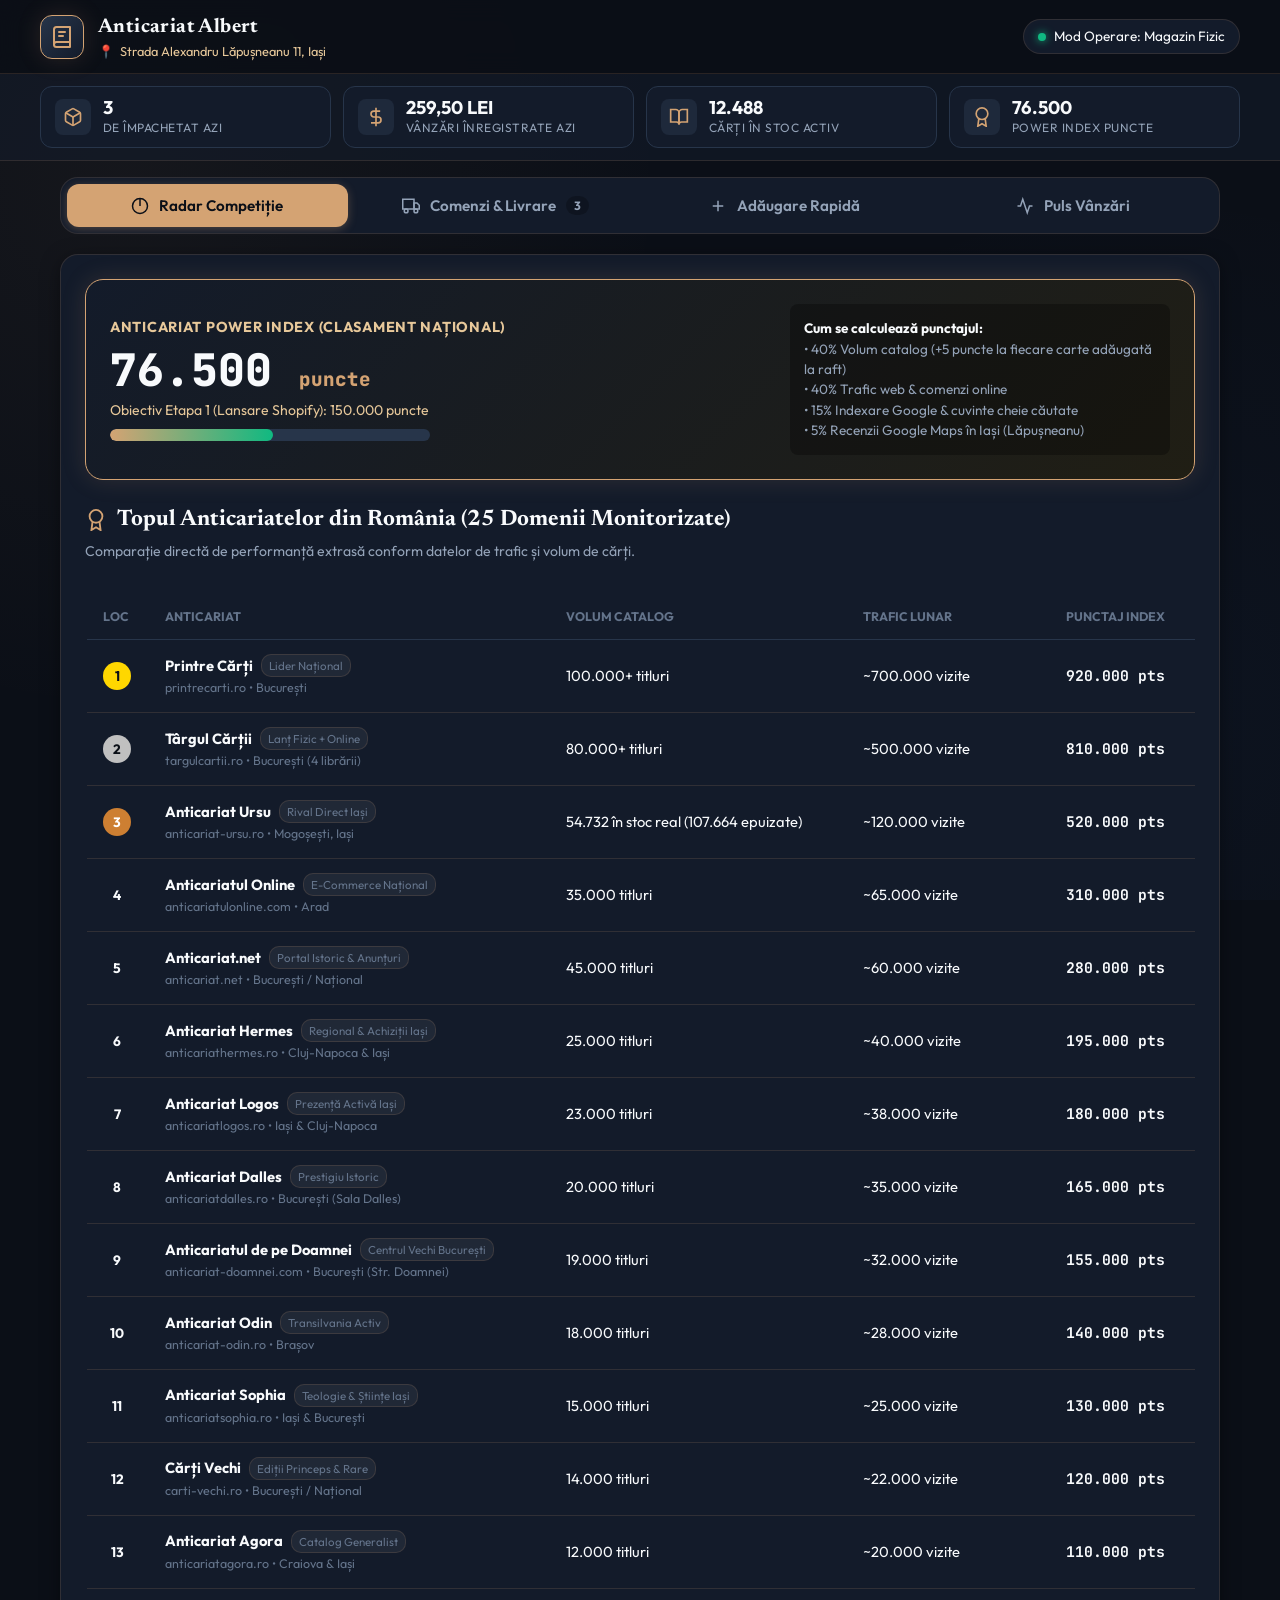
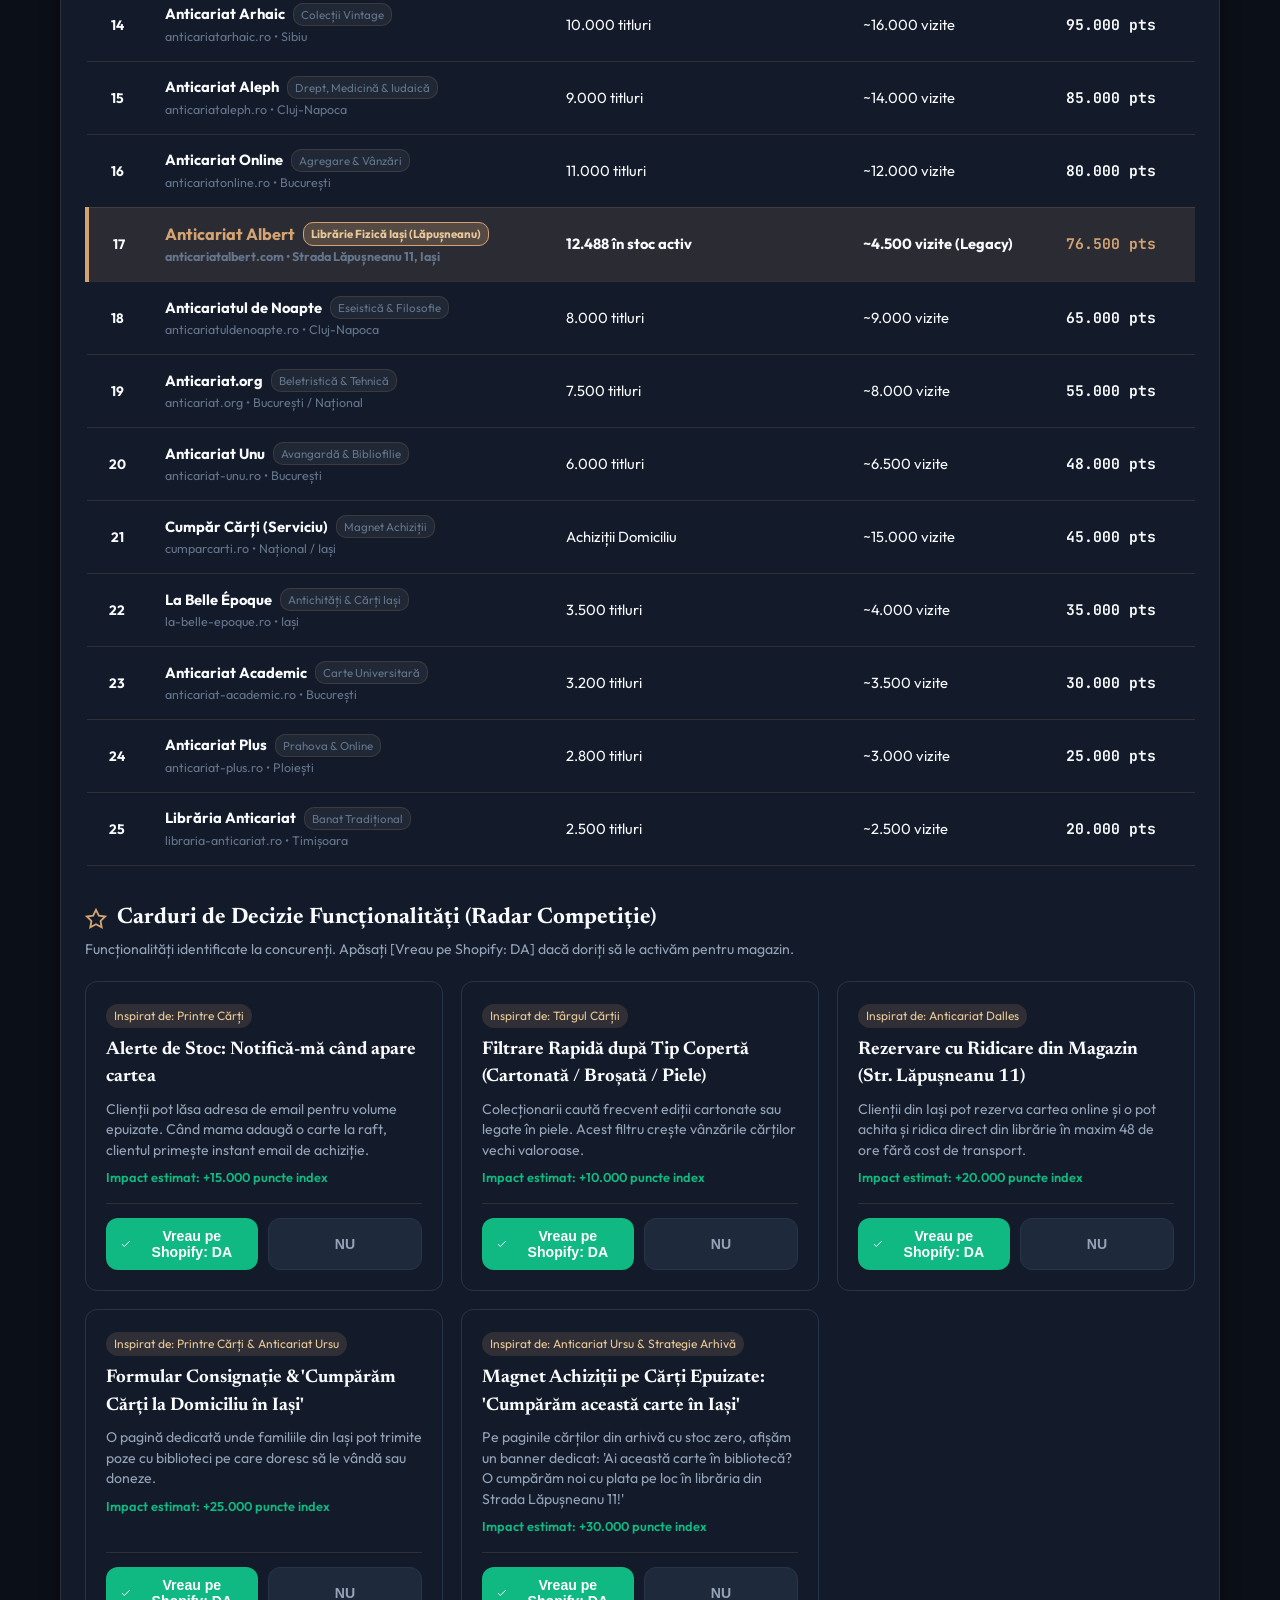
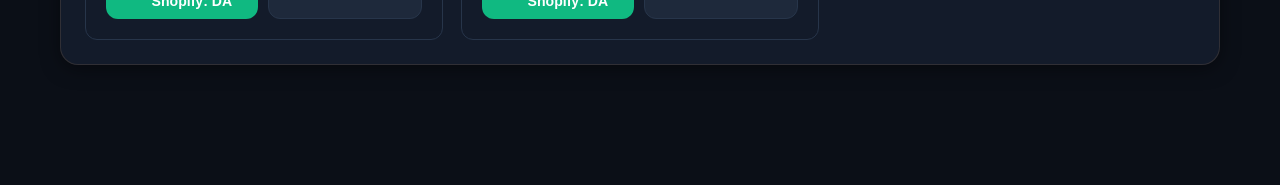
==== commit c7200e1c: "fix: eliminate stale browser cache via _headers and query busting, expand to 25 competitors" ====
--- a/portal/index.html
+++ b/portal/index.html
@@ -11,7 +11,7 @@
   <link rel="preconnect" href="https://fonts.gstatic.com" crossorigin>
   <link href="https://fonts.googleapis.com/css2?family=JetBrains+Mono:wght@500;700;800&family=Newsreader:ital,opsz,wght@0,6..72,500;0,6..72,700;1,6..72,500&family=Outfit:wght@400;500;600;700;800&display=swap" rel="stylesheet">
 
-  <link rel="stylesheet" href="css/portal.css">
+  <link rel="stylesheet" href="css/portal.css?v=20261003_v4">
 </head>
 <body>
 
@@ -178,7 +178,7 @@
                 <circle cx="12" cy="8" r="7"></circle>
                 <polyline points="8.21 13.89 7 23 12 20 17 23 15.79 13.88"></polyline>
               </svg>
-              Topul Anticariatelor din România (22 Domenii Monitorizate)
+              Topul Anticariatelor din România (25 Domenii Monitorizate)
             </h2>
             <p>Comparație directă de performanță extrasă conform datelor de trafic și volum de cărți.</p>
           </div>
@@ -462,6 +462,6 @@
   <div class="toast-container" id="toastContainer"></div>
 
   <!-- Application Bootstrap -->
-  <script type="module" src="js/app.js"></script>
+  <script type="module" src="js/app.js?v=20261003_v4"></script>
 </body>
 </html>
